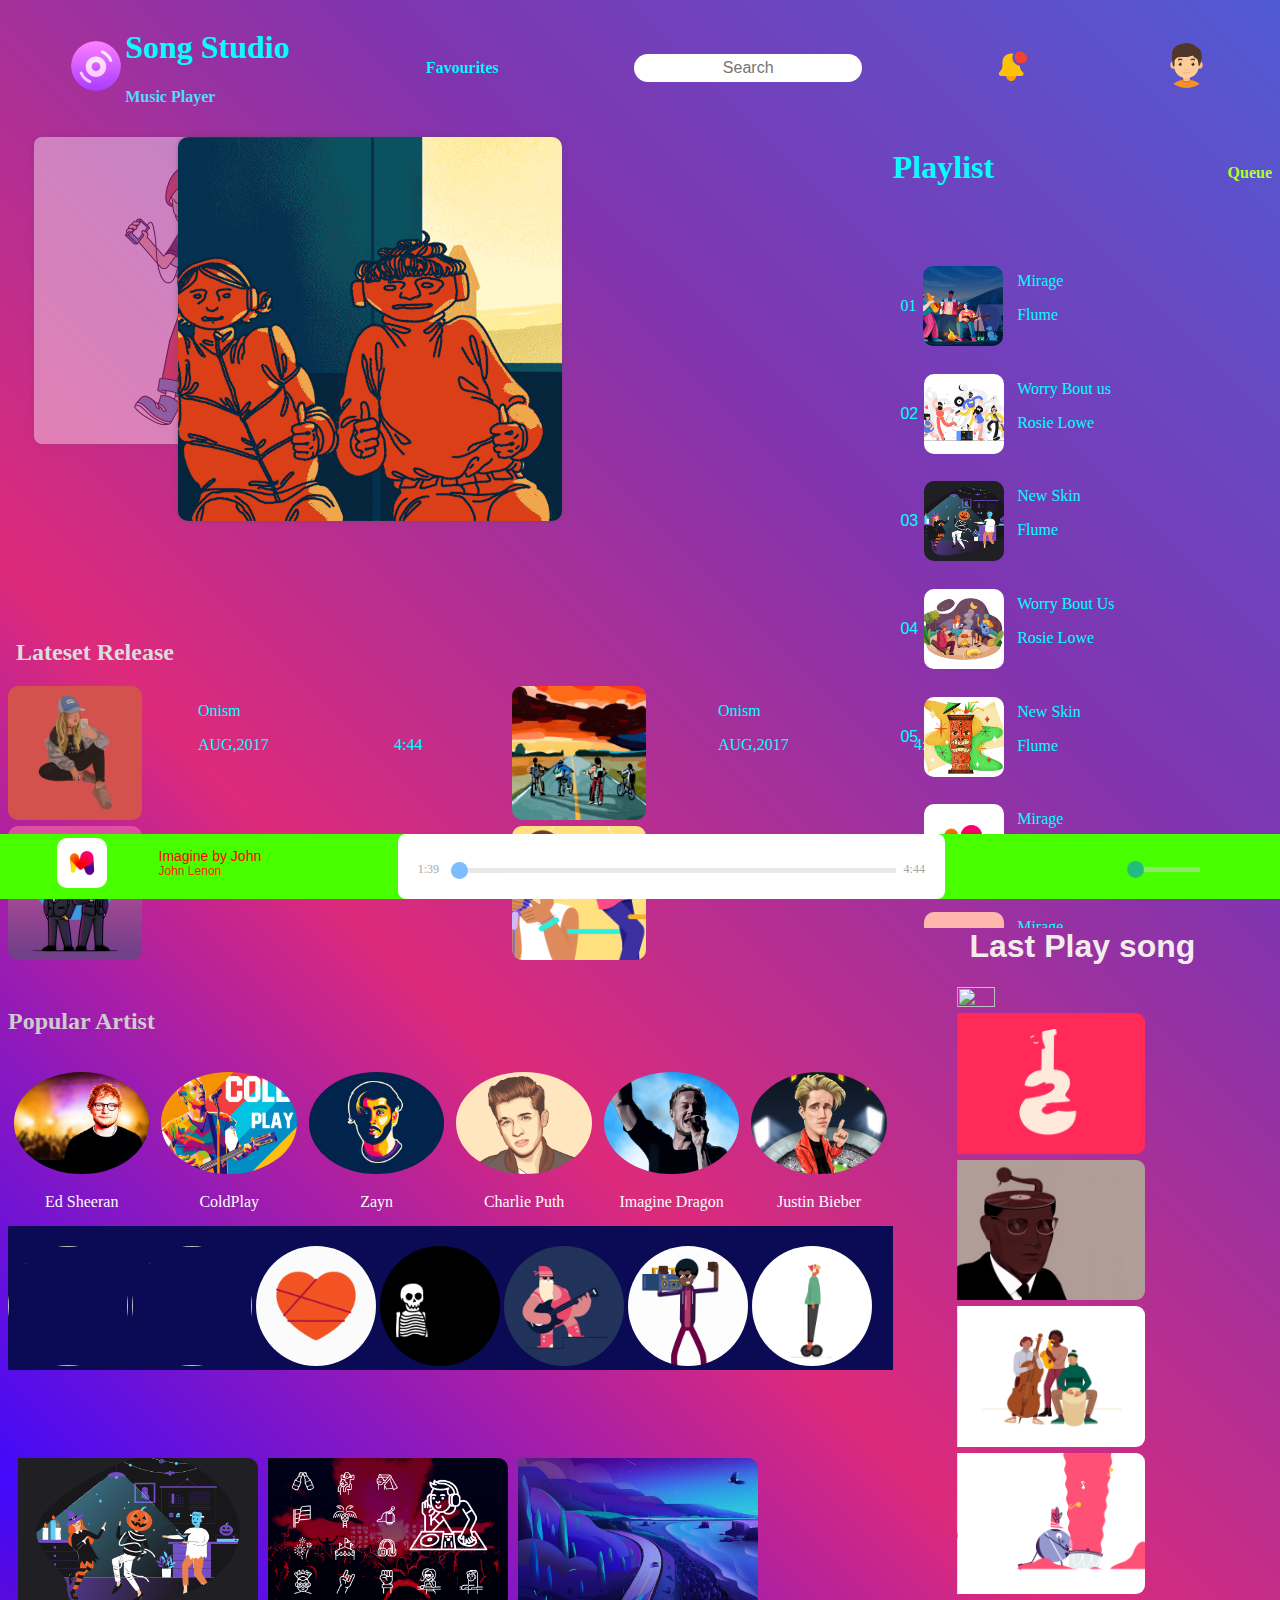
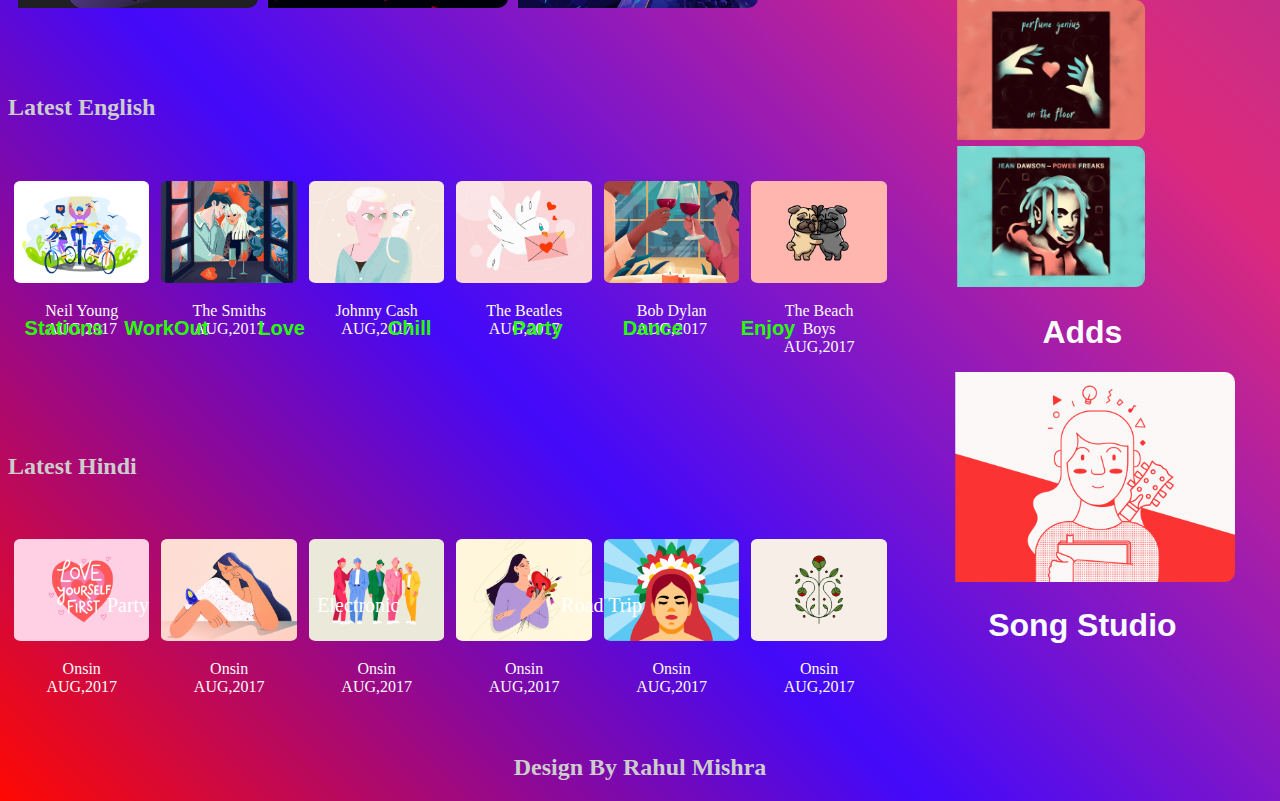
==== index.html @ 667bcdb9 "complete project" ====
<!DOCTYPE html>
    <html>
        <head>
            <title>Song Studio</title>
            <meta charset="UTF-8">
            <link rel="shortcut icon" type="image/png" href="https://cdn.dribbble.com/users/230124/screenshots/6923871/wip.png"/>
            <link rel="stylesheet" href="https://use.fontawesome.com/releases/v5.5.0/css/all.css" integrity="sha384-B4dIYHKNBt8Bc12p+WXckhzcICo0wtJAoU8YZTY5qE0Id1GSseTk6S+L3BlXeVIU" crossorigin="anonymous">
            <link rel="stylesheet" href="CSS/style.css">
            <!-- <script src="JS/index.js"></script> -->
        </head>
        <body>
            <!-- First header section -->
        
            <nav class="navigation-bar">
                <!-- this div contains the logo and title os the page -->
                <div class="title-combo">
                    <div class="website-logo">
                        <img src="image/website_logo.svg">
                    </div>
                    <div class="website-name">
                        <h1>
                            Song Studio
                        </h1>
                        <h4>
                             Music Player
                        </h4>
                    </div>
                </div>
                <!-- this is the animated favourites text -->
                <div class="favs">
                    <h4>
                        Favourites
                    </h4>
                </div>
                <!-- this is for search bar -->
                <div class="search-bar">
                    <div>
                        <!-- magnifying glass- search icon -->
                        <i class="fas fa-search search-ico"></i>
                    </div>
                    <input type="text" name="search" placeholder="Search">
                    <div>
                        <!-- mic icon -->
                        <i class="fas fa-microphone mic-ico"></i>
                    </div>
                </div>
                <!-- this is for notification bell -->
                <div class="notification-bell">
                    <img src="image/bell_icon.svg">
        
                </div>
                <!-- this is for profile picture -->
                <div class="profile-picture">
                    <img src="image/profile_picture.svg">
                </div>
            </nav>
        
    <!-- Flooting image section -->
    <main>
        <aside class="aside-section1">
            <section id="images-section">
                <div class="container">
                    <input type="radio" name="slider" id="item-1" checked>
                    <input type="radio" name="slider" id="item-2">
                    <input type="radio" name="slider" id="item-3">
                  <div class="cards">
                    <label class="card" for="item-1" id="song-1">
                      <img src="image/image_processing20200312-9327-1s1hvk1.gif" alt="song" style="height: 384px;">
                    </label>
                    <label class="card" for="item-2" id="song-2">
                      <img src="image/image_processing20200908-23228-1fasxce.gif" alt="song" style="height: 384px;">
                    </label>
                    <label class="card" for="item-3" id="song-3">
                      <img src="image/image_processing20200830-11319-1sorkng.gif" alt="song" style="height: 384px;">
                    </label>
                  </div>
                 
                </div>
            </section>

                <!-- Lateset Release -->
                <section id="relesae-section">
                
                <div class="releases">
                    
                    <h2>Lateset Release</h2>
                    <div class="Block-modification">
                    <div class="Block1">
                    <img src="image/barns-dribble.webp" onclick="window.open('player.html', '_blank');">
                     <div class="inside-block1">
                    
                    <ul>
                        <li><p>Onism</p></li>
                        <li><p>AUG,2017</p></li>
                    </ul>
                    </div> 
                    
                   
                    <div class="Block1-helper">
                    <ul>
                    <li>
                         <a href=""><i class="fas fa-ellipsis-h fa-2x">
                         
                        </i></a></li>
                    <li><p>4:44</p></li>
                    </ul>
                    </div>
                    </div>
                    <div class="Block2">
                    <img src="image/___________________3__4x.webp" onclick="window.open('player.html', '_blank');">
                    <div class="inside-block2">
                    
                        <ul>
                            <li><p>Onism</p></li>
                            <li><p>AUG,2017</p></li>
                        </ul>
                        </div> 
                        
                       
                        <div class="Block1-helper">
                        <ul>
                        <li><i class="fas fa-ellipsis-h fa-2x"></i></li>
                        <li><p>4:44</p></li>
                        </ul>
                        </div>

                    
                    </div>
                    </div>

                    <div class="Block-modification">
                    <div class="Block3">
                        <img src="image/e1313e967b4525e707e13408b6b1c943.webp" onclick="window.open('player.html', '_blank');">
                        <div class="inside-block1">
                    
                            <ul>
                                <li><p>Onism</p></li>
                                <li><p>AUG,2017</p></li>
                            </ul>
                        </div> 
                            
                           
                        <div class="Block1-helper">
                            <ul>
                            <li><i class="fas fa-ellipsis-h fa-2x"></i></li>
                            <li><p>4:44</p></li>
                            </ul>
                        </div>
                    </div>
                    <div class="Block4">
                        <img src="image/music-scene-dribbble.webp" onclick="window.open('player.html', '_blank');">
                         <div class="inside-block2">
                    
                            <ul>
                                <li><p>Onism</p></li>
                                <li><p>AUG,2017</p></li>
                            </ul>
                            </div> 
                            
                           
                            <div class="Block1-helper">
                            <ul>
                            <li><i class="fas fa-ellipsis-h fa-2x"></i></li>
                            <li><p>4:44</p></li>
                            </ul>
                            </div>
                    </div>
                    </div>
                </div>
                </section>
                <!-- Popular Artist -->

                <h2>Popular Artist</h2>
                <section class="Popular-artist">
                    <!-- <h2>Popular Artist</h2> -->


                    <div class="responsive">
                      <div class="gallery">
                        
                          <img src="image/image.png"  width="300" height="150">
                        
                        <div class="desc">Ed Sheeran</div>
                      </div>
                    </div>
                    
                    
                    <div class="responsive">
                      <div class="gallery">
                        
                          <img src="image/584c61754bb61a153834db84c1155e41.jpg" alt="Forest" width="300" height="150">
                        
                          <div class="desc">ColdPlay</div>
                      </div>
                    </div>
                    
                    <div class="responsive">
                      <div class="gallery">
                        
                          <img src="image/33bac8a4cd6f897e940a82f8b866e822.webp" alt="Northern Lights" width="300" height="150">
                        
                          <div onclick="Playsong" class="desc">Zayn</div>
                      </div>
                    </div>
                    
                    <div class="responsive">
                      <div class="gallery">
                        
                          <img src="image/b545da4fe027acbdf64f3186da568509.webp" alt="Mountains" width="300" height="150">
                        
                          <div class="desc">Charlie Puth</div>
                      </div>
                    </div>
                    <div class="responsive">
                        <div class="gallery">
                          
                            <img src="image/imagine_dragon_4x.jpg" alt="Mountains" width="300" height="150">
                          
                            <div class="desc">Imagine Dragon</div>
                        </div>
                      </div>
                      <div class="responsive">
                        <div class="gallery">
                          
                            <img src="image/jb.jpg" alt="Mountains" width="300" height="150">
                          
                            <div class="desc">Justin Bieber</div>
                        </div>
                      </div>

                </section>

                <!-- List of song item-type -->
                <section class="List-songitem">
                    <div class="list-item">    
                    <h3 id="item1">Stations</h3>
                    <img src="image/image_processing20200427-30692-10yehzl.gif">
                     <h3 id="item2">WorkOut</h3>
                    <img src="image/image_processing20200113-30743-qsky5y.gif">
                    <h3 id="item3">Love</h3>
                    <img src="image/image_processing20200214-32201-1k9tl2b.gif">
                    <h3 id="item4">Chill</h3>
                    <img src="image/heytvm_bones_universe800.gif">
                    <h3 id="item5">Party</h3>
                    <img src="image/image.gif">
                    <h3 id="item6">Dance</h3>
                    <img src="image/800x600__2_.gif">
                    <h3 id="item7">Enjoy</h3>
                    <img src="image/gif-.gif">
                    </div>
                </section>

                <!-- Type of song  -->
                <section class="type-song">
                    <div class="song-mode">
                        
                        <!-- <h3 class="text-part">Party</h3>      -->
                        <div class="text-part">
                            <span>Party</span> 
                            <img src="image/22460962b9a1b98d54d8c1360ffc2320.png">
                       
                        </div>
                        <div class="text-part1" >
                            <span>Electronic</span> 
                        <img src="image/musicfest.png">
                        </div>
                        <div class="text-part2" >
                            <span>Road Trip</span> 
                        <img src="image/060a3b0d42ff03a87fb73f4b2b9f4d5b.webp">
                        </div>
                    </div>
                </section>

                <!-- Latest-english -->
                <h2>Latest English</h2>
                <section class="latest-english">
                   
                    <div class="responsive1">
                        <div class="gallery1">
                          
                            <img src="image/ad87b81cebf310f7eb5397e7a5d4516f.webp"  width="300" height="150">
                          
                          <div class="desc1">Neil Young <br> AUG,2017</div>
                        </div>
                      </div>
                      
                      
                      <div class="responsive1">
                        <div class="gallery1">
                          
                            <img src="image/52a7e26511b318bf486b8babd3a5301d.webp" alt="Forest" width="300" height="150">
                          
                            <div class="desc1">The Smiths <br> AUG,2017</div>
                        </div>
                      </div>
                      
                      <div class="responsive1">
                        <div class="gallery1">
                          
                            <img src="image/2bc26bc1fcdc1f14634b5baee81af873.webp" alt="Northern Lights" width="300" height="150">
                          
                            <div class="desc1">Johnny Cash <br> AUG,2017</div>
                        </div>
                      </div>
                      
                      <div class="responsive1">
                        <div class="gallery1">
                          
                            <img src="image/026941ad6f980292d315da9b4639fda1.webp" alt="Mountains" width="300" height="150">
                          
                            <div class="desc1">The Beatles <br> AUG,2017</div>
                        </div>
                      </div>
                      <div class="responsive1">
                          <div class="gallery1">
                            
                              <img src="image/2117ac635029175fe4de5646bcfbe009.webp" alt="Mountains" width="300" height="150">
                            
                              <div class="desc1">Bob Dylan<br> AUG,2017</div>
                          </div>
                        </div>
                        <div class="responsive1">
                          <div class="gallery1">
                            
                              <img src="image/0a10a84e30c25c17686fe9514b5cb692.png" alt="Mountains" width="300" height="150">
                            
                              <div class="desc1">The Beach Boys  <br> AUG,2017</div>
                          </div>
                        
                </div>
                </section>

                        <!-- Latest-Hindi -->
                        <h2>Latest Hindi</h2>
                        <section class="latest-hindi">
                           
                            
                                <div class="responsive1">
                                    <div class="gallery1">
                                      
                                        <img src="image/c2c6e31c490007ec8456512e3748bfcd.webp"  width="300" height="150">
                                      
                                      <div class="desc1">Onsin <br> AUG,2017</div>
                                    </div>
                                  </div>
                                  
                                  
                                  <div class="responsive1">
                                    <div class="gallery1">
                                      
                                        <img src="image/8e2baca54e3bc469cded395117124937.webp" alt="Forest" width="300" height="150">
                                      
                                        <div class="desc1">Onsin <br> AUG,2017</div>
                                    </div>
                                  </div>
                                  
                                  <div class="responsive1">
                                    <div class="gallery1">
                                      
                                        <img src="image/078b9860b4d503c71e90b4aa7a03804a.webp" alt="Northern Lights" width="300" height="150">
                                      
                                        <div class="desc1">Onsin <br> AUG,2017</div>
                                    </div>
                                  </div>
                                  
                                  <div class="responsive1">
                                    <div class="gallery1">
                                      
                                        <img src="image/07c7b69dd3bd8d9bd4f3de26a9d04767.webp" alt="Mountains" width="300" height="150">
                                      
                                        <div class="desc1">Onsin <br> AUG,2017</div>
                                    </div>
                                  </div>
                                  <div class="responsive1">
                                      <div class="gallery1">
                                        
                                          <img src="image/a1258e9305fd8b9a710df1c218ca55ce.webp" alt="Mountains" width="300" height="150">
                                        
                                          <div class="desc1">Onsin <br> AUG,2017</div>
                                      </div>
                                    </div>
                                    <div class="responsive1">
                                      <div class="gallery1">
                                        
                                          <img src="image/41737675ba8d59b605ae855775fb8ee4.webp" alt="Mountains" width="300" height="150">
                                        
                                          <div class="desc1">Onsin <br> AUG,2017</div>
                                      </div>
                                    
                            </div>
                </section>
        </aside>
                    
    <!-- Second Aside Section -->
    
   

    </main>

     <!-- Queue Section  -->
     <aside class="aside-section-2">
        <!-- this is the section heading part. the heading will be static -->
        <div class="heading">
            <h1>Playlist</h1>
            <h4>
                <a href="#queue-option-box">Queue <i class="fas fa-chevron-circle-down"></i></a>
            </h4>
        </div>
        <!-- this is the queue box which will be shown when the user clicks on the Queue button -->
        <!-- it will have 3 options, playlists, favourite songs and Close button. it will close when one clicks on the close button. -->
        <div class="queue-options" id="queue-option-box">
            <p><a href style="color:#007bff; font-weight:bolder;">Playlists</a></p>
            <hr>
            <p><a href style="color:#007bff; font-weight:bolder;">Favourite songs</a></p>
            <hr>
            <p><a href="#" style="color:red; font-weight:bolder;">Close</a></p>
        </div>
        <!-- this is the content of the playlist. it will be dynamic. -->
        <div class="playlist-content">
            <!-- first playlist item -->
            <div class=playlist-item>
                <div class="left-content">
                    <!-- index -->
                    <div style="margin-right:4px; color: aqua;">
                        01
                    </div>
                    <div class="coverer">
                        <!-- coverer class is for those items which when hovered will show an effect -->
                        <!-- in this effect, when the user hovers on the item, it will show black background -->
                        <!-- with opacity value less than 1 and a play button icon at the center -->
                        <img src="image/2e85f040182fbd2cea4942295a7eed2c.webp">
        
                    </div>
                    <!-- name and author of the song -->
                    <div>
                        <div style="color: aqua;">
                            Mirage
                        </div>
                        <p style="color: aqua;">
                            Flume
                        </p>
                    </div>
                </div>
                <!-- like button -->
                <div class="right-content">
                    <i class="far fa-heart"></i>
                </div>
            </div>
            <!-- second playlist item -->
            <div class=playlist-item>
                <div class="left-content">
                    <div style="margin-right:4px;color: aqua; font-family: sans-serif;">
                        02
                    </div>
                    <div class="coverer">
                        <img src="image/29e94fd66959d7b86ced86ee3fc2af2e.webp">
                        
                    </div>
                    <div>
                        <div style="color: aqua;">
                            Worry Bout us
                        </div>
                        <p style="color: aqua;">
                            Rosie Lowe
                        </p>
                    </div>
                </div>
                <div class="right-content">
                    <i class="far fa-heart"></i>
                </div>
            </div>
            <!-- third playlist item -->
            <div class=playlist-item>
                <div class="left-content">
                    <div style="margin-right:4px;color: aqua;font-family: sans-serif;">
                        03
                    </div>
                    <div class="coverer">
                        <img src="image/22460962b9a1b98d54d8c1360ffc2320.png">
                        
                    </div>
                    <div>
                        <div style="color: aqua;">
                            New Skin
                        </div>
                        <p style="color: aqua;">
                            Flume
                        </p>
                    </div>
                </div>
                <div class="right-content">
                    <i class="far fa-heart"></i>
                </div>
            </div>
            <!-- fourth playlist item -->
            <div class=playlist-item>
                <div class="left-content">
                    <div style="margin-right:4px; color: aqua;font-family: sans-serif;">
                        04
                    </div>
                    <div class="coverer">
                        <img src="image/211dcab09dcfadc863b40befa0332907.webp">
                        
                    </div>
                    <div>
                        <div style="color: aqua;">
                            Worry Bout Us
                        </div>
                        <p style="color: aqua;">
                            Rosie Lowe
                        </p>
                    </div>
                </div>
                <div class="right-content">
                    <i class="far fa-heart"></i>
                </div>
            </div>
            <!-- fifth playlist item -->
            <div class=playlist-item>
                <div class="left-content">
                    <div style="margin-right:4px;color: aqua;font-family: sans-serif;">
                        05
                    </div>
                    <div class="coverer">
                        <img src="image/1c3f09ff9da11dca84498b3025297dc1.webp">
                        
                    </div>
                    <div>
                        <div style="color: aqua;">
                            New Skin
                        </div>
                        <p style="color: aqua;">
                            Flume
                        </p>
                    </div>
                </div>
                <div class="right-content">
                    <i class="far fa-heart"></i>
                </div>
            </div>
            <!-- sixth playlist item -->
            <div class=playlist-item>
                <div class="left-content">
                    <div style="margin-right:4px;color: aqua;font-family: sans-serif;">
                        06
                    </div>
                    <div class="coverer">
                        <img src="image/0f85875882776e3cb5f9b2c51e0a84eb.webp">
                        
                    </div>
                    <div>
                        <div style="color: aqua;">
                            Mirage
                        </div>
                        <p style="color: aqua;">
                            Else
                        </p>
                    </div>
                </div>
                <div class="right-content">
                    <i class="far fa-heart"></i>
                </div>
            </div>
            <!-- seventh playlist item -->
            <div class=playlist-item>
                <div class="left-content">
                    <div style="margin-right:4px; color: aqua;font-family: sans-serif;">
                        07
                    </div>
                    <div class="coverer">
                        <img src="image/0a10a84e30c25c17686fe9514b5cb692.png">
                        
                    </div>
                    <div>
                        <div style="color: aqua;">
                            Mirage
                        </div>
                        <p style="color: aqua;">
                            Flume
                        </p>
                    </div>
                </div>
                <div class="right-content">
                    <i class="far fa-heart"></i>
                </div>
            </div>
            <!-- eighth playlist item -->
            <div class=playlist-item>
                <div class="left-content">
                    <div style="margin-right:4px;color: aqua;font-family: sans-serif;">
                        08
                    </div>
                    <div class="coverer">
                        <img src="image/07c7b69dd3bd8d9bd4f3de26a9d04767.webp">
                      
                    </div>
                    <div>
                        <div style="color: aqua; font-family: sans-serif;">
                            Worry Bout Us
                        </div>
                        <p style="color: aqua;">
                            Rosie Lowe
                        </p>
                    </div>
                </div>
                <div class="right-content">
                    <i class="far fa-heart"></i>
                </div>
            </div>
            <!-- ninth playlist item -->
            <div class=playlist-item>
                <div class="left-content">
                    <div style="margin-right:4px; color: aqua;">
                        09
                    </div>
                    <div class="coverer">
                        <img src="image/07c7b69dd3bd8d9bd4f3de26a9d04767.webp">
                        
                    </div>
                    <div>
                        <div style="color: aqua; font-family: sans-serif;">
                            New Skin
                        </div>
                        <p style="color: aqua;">
                            Flume
                        </p>
                    </div>
                </div>
                <div class="right-content">
                    <i class="far fa-heart"></i>
                </div>
            </div>
            <!-- tenth playlist item -->
            <div class=playlist-item>
                <div class="left-content">
                    <div style="margin-right:4px;color: aqua;font-family: sans-serif;">
                        10
                    </div>
                    <div class="coverer">
                        <img src="image/078b9860b4d503c71e90b4aa7a03804a.webp">
                       
                    </div>
                    <div>
                        <div style="color: aqua;">
                            Worry Bout Us
                        </div>
                        <p style="color: aqua;">
                            Flume
                        </p>
                    </div>
                </div>
                <div class="right-content">
                    <i class="far fa-heart"></i>
                </div>
            </div>
            <!-- eleventh playlist item -->
            <div class=playlist-item>
                <div class="left-content">
                    <div style="margin-right:4px;color: aqua;font-family: sans-serif;">
                        11
                    </div>
                    <div class="coverer">
                        <img src="image/026941ad6f980292d315da9b4639fda1.webp">
                        
                    </div>
                    <div>
                        <div style="color: aqua;">
                            New Skin
                        </div>
                        <p style="color: aqua;">
                            Flume
                        </p>
                    </div>
                </div>
                <div class="right-content">
                    <i class="far fa-heart"></i>
                </div>
            </div>
            <!-- twelfth playlist item -->
            <div class=playlist-item>
                <div class="left-content">
                    <div style="margin-right:4px; color: aqua;font-family: sans-serif;">
                        12
                    </div>
                    <div class="coverer">
                        <img src="image/060a3b0d42ff03a87fb73f4b2b9f4d5b.webp">
                       
                    </div>
                    <div>
                        <div style="color: aqua; font-family: sans-serif;">
                            Mirage
                        </div>
                        <p style="color: aqua;">
                            Else
                        </p>
                    </div>
                </div>
                <div class="right-content">
                    <i class="far fa-heart"></i>
                </div>
            </div>
        </div>
    </aside>

    <!-- This aside section only for last play song -->
    <aside class="Last-play">
        <div class="lastsong">
            <center><h1>Last Play song</h1></center>
            <img src="image/bj_800x600.gif">
            <img src="image/image_processing20200210-24637-x1n69z.gif">
            <img src="image/vynil_dribbble.gif">
            <img src="image/image_processing20200122-2192-13e669x.gif">
            <img src="image/drum-loop-full-dribbble.gif">
            <img src="image/75f2f756cb5b87a803c2c370675fc993.webp">
            <img src="image/78a27a2cfbdc96cf563e7f2bea3ae230.webp">

        </div>
        <div class="Adds">
            <center><h1>Adds</h1>
            <img src="image/comp_1.gif">
            <h1>Song Studio</h1>
            <h2>Design By Rahul Mishra</h2>
        </center>
        </div>
    </aside>

                    
                        <footer>
                            <div class="active-song-description">
                                <!-- song image -->
                                <div id="song-image">
                                    <img src="image/0f85875882776e3cb5f9b2c51e0a84eb.webp">
                                </div>
                                <!-- song name and author -->
                                <div class="song-desc">
                                    <div style="color: rgb(251, 2, 2); font-family: sans-serif;">
                                        Imagine by John
                                    </div>
                                    <div style="color: rgb(255, 30, 0); font-family: sans-serif;">
                                        John Lenon
                                    </div>
                                    <!-- heart icon and ban icon -->
                                </div>
                                <div class="heart-and-ban-icon">
                                    <span>
                                        <i class="far fa-heart"></i>
                                    </span>
                                    <span>
                                        <i class="fas fa-ban"></i>
                                    </span>
                                </div>
                            </div>
                            <!-- these are the main player controls -->
                            <div class="player">
                                <div class="controls">
                                    <div><i class="fas fa-random"></i></div>
                                    <div><i class="fas fa-step-backward"></i></div>
                                    <div><i class="fas fa-pause-circle"></i></div>
                                    <div><i class="fas fa-step-forward"></i></div>
                                    <div><i class="fas fa-redo"></i></div>
                                </div>
                                <!-- this is the slider -->
                                <div id="slider">
                                    <!-- current time -->
                                    <div class="time">
                                        1:39
                                    </div>
                                    <div class="slidecontainer">
                                        <input type="range" min="0" max="100" value="0" class="slider" id="myRange">
                                    </div>
                                    <!-- total time -->
                                    <div class="time">
                                        4:44
                                    </div>
                                </div>
                            </div>
                            <!-- other icons including the volume slider and all -->
                            <div class="extras">
                                <div>
                                    <i class="fas fa-list-ul"></i>
                                </div>
                                <div>
                                    <i class="fas fa-laptop"></i>
                                </div>
                                <div>
                                    <i class="fas fa-volume-up"></i>
                                </div>
                                <div class="slidecontainer" style="width:30%;">
                                    <input type="range" min="0" max="100" value="0" class="slider" id="myRange" style="margin-top:0px;">
                                </div>
                                <div>
                                    <i class="fas fa-expand-alt"></i>
                                </div>
                            </div>
                        </footer>
            
                        <!-- Javascript File for the floating image -->
            <script src="JS/index.js"></script>
            
        </body>
    </html>
---- CSS/style.css ----
@import url("https://fonts.googleapis.com/css?family=DM+Sans:400,500,700&display=swap");
body{
    background: linear-gradient(45deg, #ff0901,#4209fa,#DD2A7B,#8134AF,#515BD4);

    width: auto;
    height: auto;

}
/* Main Section */
main{
    width: 70%;
    /* display: inline-block; */

  
    
    /* display: none; */
   
}
main::-webkit-scrollbar {
  /* This is the magic bit for WebKit */
  display: none;
}
/* Header section */
/* /////////////////// */
 .aside {
	display: inline-block;
	overflow:hidden;
 
}

.aside-section-2
{
  vertical-align: top;
  overflow: hidden;
 float: right;
 width: 30%;
  /* padding-left: 200px; */
  


}
.aside-section1{
  float: left;
  
  
  
}





/* ///////////////////////// */

/*  */
/* all the divs inside the navigation bar should be placed side by side*/
.navigation-bar > div {
	display: inline-block;
}
/* animation for the website logo */
@keyframes rotating {
	0% {
		transform: rotate(0deg);
	}
	100% {
		transform: rotate(360deg);
	}
}
.navigation-bar {
    height: auto;
    width: auto;
    display: flex;
    flex-direction: row;
    flex-wrap: wrap;
    justify-content: space-between;
    align-items: center;
    box-sizing: border-box;
    padding-left: 5%;
    padding-right: 5%;
    transition: all ease-in-out 1s;

}



/* website logo image */
.website-logo img {
	height: 50px;
	width: 50px;
	border-radius: 100%;
	animation-name: rotating;
	animation-timing-function: ease-in-out;
	animation-duration: 1s;
	animation-iteration-count: infinite;
}
/* website function */
.website-name h4 {
	color: rgb(80, 220, 255);
}
/* website title and general description */
.title-combo > div {
	vertical-align: middle;
	display: inline-block;
}
/* animation for favoutites text */
@keyframes flexible {
	0% {
		transform: rotate(0deg);
	}
	50% {
		transform: rotateY(360deg);
	}
	75% {
		transform: scale(1.2);
	}
	100% {
		transform: scaleX(1);
	}
}
/* favourites text */
.favs {
	animation-name: flexible;
	animation-timing-function: ease-in-out;
	animation-duration: 2s;
	perspective: 10000px;
	transform-style: preserve-3d;
	animation-iteration-count: infinite;
}
/* search bar */
.search-bar {
	width: 20%;
	position: relative;
}
/* changing the default style of the input bar */
.search-bar input {
	width: 100%;
	font-size: 16px;
	text-decoration: none;
	border-radius: 18px;
	border: none;
	padding: 5px;
	font-weight: 500;
	text-align: center;
	transition: all ease-in-out 0.1s;
}
/* search icon for input bar */
.search-ico {
	color: rgba(0, 0, 0, 0.5);
}
/* mic icon for input */
.mic-ico {
	color: rgba(0, 0, 0, 0.5);
}
/* search icon */
.search-bar > div:nth-child(1) {
	display: inline-block;
	position: absolute;
	width: min-content;
	left: 5%;
	top: 10%;
	transition: all ease-in-out 0.1s;
}
/* mic icon */
.search-bar > div:nth-child(3) {
	display: inline-block;
	position: absolute;
	width: min-content;
	right: 0%;
	top: 10%;
	transition: all ease-in-out 0.1s;
}
/* when the user clicks on the search bar, there should be no blue outlining */
input:focus {
	outline: none;
}
/* animation for bell image */
@keyframes ringing_bell {
	0% {
		transform: rotate(-15deg);
	}
	50% {
		transform: rotate(15deg);
	}
	100% {
		transform: rotate(-15deg);
	}
}
/* notification bell image */
.notification-bell img {
	width: 30px;
	height: 30px;
	animation-name: ringing_bell;
	animation-duration: 0.5s;
	animation-timing-function: ease-in-out;
	animation-iteration-count: infinite;
}
/* profile picture of the user */
.profile-picture img {
	width: 45px;
	height: 45px;
	border-radius: 100%;
}
/* navigation bar is completed here */
.website-name h1{
    color: aqua;
}

.favs h4{
    color: aqua;
    left: 50px;
}
/*  */

/* Floating Image side */
#images-section{
    padding: 10px 10px 10px 10px;
}
* {
    box-sizing: border-box;
  }

input[type=radio] {
    display: none;
  }
  
  .card {
    position: absolute;
    width: 60%;
    height: 100%;
    left: 0;
    right: 0;
    margin: auto;
    transition: transform .4s ease;
    cursor: pointer;
  }
  
  .container {
    width: 100%;
    max-width: 800px;
    max-height: 600px;
    height: 100%;
    transform-style: preserve-3d;
    display: flex;
    justify-content: center;
    flex-direction: column;
    align-items: center;
  }
  
  .cards {
    position: relative;
    width: 100%;
    height: 100%;
    margin-bottom: 20px;
  }
  
  img {
    width: 80%;
    height: 80%;
    border-radius: 10px;
    object-fit: cover;
  }
  
  #item-1:checked ~ .cards #song-3, #item-2:checked ~ .cards #song-1, #item-3:checked ~ .cards #song-2 {
    transform: translatex(-40%) scale(.8);
    opacity: .4;
    z-index: 0;
  }
  
  #item-1:checked ~ .cards #song-2, #item-2:checked ~ .cards #song-3, #item-3:checked ~ .cards #song-1 {
    transform: translatex(40%) scale(.8);
    opacity: .4;
    z-index: 0;
  }
  
  #item-1:checked ~ .cards #song-1, #item-2:checked ~ .cards #song-2, #item-3:checked ~ .cards #song-3 {
    transform: translatex(0) scale(1);
    opacity: 1;
    z-index: 1;
    
    
  }
  .cards img {
    box-shadow: 0px 0px 5px 0px rgba(81, 81, 81, 0.47);
  }
  
  .player {
    background-color: #fff;
    border-radius: 8px;
    min-width: 320px;
    padding: 16px 10px;
  }
  
  .upper-part {
    position: relative;
    display: flex;
    align-items: center;
    margin-bottom: 12px;
    height: 36px;
    overflow: hidden;
  }
  
  
  
  .song-info {
    width: calc(100% - 32px);
    display: block;
  }
  
  .song-info .title {
    color: #403d40;
    font-size: 14px;
    line-height: 24px;
  }
  
  .sub-line {
    display: flex;
    justify-content: space-between;
    width: 100%;
  }
  
  .subtitle, .time {
    font-size: 12px;
    line-height: 16px;
    color: #c6c5c6;
  }
  
  .time {
    font-size: 12px;
    line-height: 16px;
    color: #a5a5a5;
    font-weight: 500;
    margin-left: auto;
  }
  
  .progress-bar {
    height: 3px;
    width: 100%;
    background-color: #e9efff;
    border-radius: 2px;
    overflow: hidden;
  }
  
  .progress {
    display: block;
    position: relative;
    width: 60%;
    height: 100%;
    background-color: #2992dc;
    border-radius: 6px;
  }
  
  .info-area {
    width: 100%;
    position: absolute;
    top: 0;
    left: 30px;
    transition: transform .4s ease-in;
  }
  
  #item-2:checked ~ .player #test {
    transform: translateY(0);
  }
  
  #item-2:checked ~ .player #test  {
    transform: translateY(-40px);
  }
  
  #item-3:checked ~ .player #test  {
    transform: translateY(-80px);
  }
    /* background-color: #dcdcdc; 
/* Latest Release Section */
#relesae-section{
    padding-top: 390px;
}
 .releases h2
{
    color: #dcdcdc;
    font-weight: 900;
    padding-left: 8px;
    font-family: 'Bebas Neue', cursive;
}
.Block-modification{
    display: flex;

}
.Block1{
    height: 120px;
    width: 120px;
    padding-bottom: 20px;
    /* display: inline-block;     */

}

.Block2{
    height: 120px;
    width: 120px;
    padding-bottom: 20px;
    
}

.Block3{
    height: 120px;
    width: 120px;
    padding-top: 20px;
    
}

.Block4{
    height: 120px;
    width: 120px;
    padding-top: 20px;
}
/* Styling the text style */
.text-style p {
    color: #dcdcdc;

}
/* Stylinig the block's image */
.Block2 img{
    height: 134px;
    width: 134px;
    position: absolute;
    left: 40%;
}
.Block4 img{
    height: 134px;
    width: 134px;
    position: absolute;
    left: 40%;
}

.Block1 img{
    height: 134px;
    width: 134px;
    position: absolute;
   
}
.Block3 img{
    height: 134px;
    width: 134px;
    position: absolute;
}

/* Block1 text styling  */

.Block1{
    display: flex;
}
.Block1 h2{
    color: aqua;
    padding-left: 150%;
}
.Block1 h4{
    color: aqua;
    padding-top: 40%;

}
.inside-block1 ul li p{
    color: aqua;
    padding-left: 150px;
}

.Block1 i{
    padding-left: 300%;
    color: aqua;

}
.Block1-helper{
    display:flex;

}
.Block1-helper p {
    color: aqua;
    padding-left: 300%;
}
/* Block2  text styling */
.Block2{
    display: flex;
}

.inside-block2 ul li p{
    color: aqua;
    padding-left: 550px;
}

.Block2 i{
    padding-left: 300%;
    color: aqua;

}
.Block2-helper{
    display:flex;

}
.Block2-helper p {
    color: aqua;
    padding-left: 300%;
}

/* Block3 text style */
.Block3{
    display: flex;
}
.Block1 h2{
    color: aqua;
    padding-left: 150%;
}
.Block1 h4{
    color: aqua;
    padding-top: 40%;

}
.inside-block1 ul li p{
    color: aqua;
    padding-left: 150px;
}

.Block3 i{
    padding-left: 300%;
    color: aqua;

}
.Block1-helper{
    display:flex;

}
.Block1-helper p {
    color: aqua;
    padding-left: 300%;
}

/* Styling for Block4 text */
.Block4{
    display: flex;
}

.inside-block2 ul li p{
    color: aqua;
    padding-left: 550px;
}

.Block4 i{
    padding-left: 300%;
    color: aqua;

}
.Block2-helper{
    display:flex;

}
.Block2-helper p {
    color: aqua;
    padding-left: 300%;
}


/* Popular Artist Section */
.Popular-artist{
    padding-top: 2%;
    display:flex
    
    /* flex-direction: column; */
}

 h2{
     padding-top: 7%;
    color:#ccc;
    font-family: 'Bebas Neue', cursive;
}
div.gallery {
    border: 1px  #ccc;
  }
  
  
  
  div.gallery img {
    width: 100%;
    height: auto;
    border-radius:50%;
  }
  
  div.desc {
    padding: 15px;
    text-align: center;
    color: rgb(251, 251, 251);
    font-family: 'Redressed', cursive;
  }
  
  * {
    box-sizing: border-box;
  }
  
  .responsive {
    padding: 0 6px;
    float: left;
    width: 24.99999%;
  }
  
  @media only screen and (max-width: 700px) {
    .responsive {
      width: 49.99999%;
      margin: 6px 0;
    }
  }
  
  @media only screen and (max-width: 500px) {
    .responsive {
      width: 100%;
    }
  }
  
  
  


/* List of song item  */
.List-songitem{
    padding-top:20px;
    background-color: rgb(10, 10, 85);
    display: flex;
    flex-grow: inherit;
}
.list-item img{
    width: 120px;
    height: 120px;
    border-radius: 50%;
    display: flexbox;
}
/* List of item with image */
/* ///////////////////////// */
#item1{
    color: rgb(41, 255, 4);
    font-size: 20px;
    position: absolute;
    top: 210%;
    left: 5%;
    -webkit-transform: translate(-50%, -50%);
    -ms-transform: translate(-50%, -50%);
    transform: translate(-50%, -50%);
    text-align: center;
    font-family: 'Anton', sans-serif;
}
#item2{
    color: rgb(41, 255, 4);
    font-size: 20px;
    position: absolute;
    top: 210%;
    left: 13%;
    -webkit-transform: translate(-50%, -50%);
    -ms-transform: translate(-50%, -50%);
    transform: translate(-50%, -50%);
    text-align: center;
    font-family: 'Anton', sans-serif;
} #item3{
    color: rgb(41, 255, 4);
    font-size: 20px;
    position: absolute;
    top: 210%;
    left: 22%;
    -webkit-transform: translate(-50%, -50%);
    -ms-transform: translate(-50%, -50%);
    transform: translate(-50%, -50%);
    text-align: center;
    font-family: 'Anton', sans-serif;
} #item4{
    color: rgb(41, 255, 4);
    font-size: 20px;
    position: absolute;
    top: 210%;
    left: 32%;
    -webkit-transform: translate(-50%, -50%);
    -ms-transform: translate(-50%, -50%);
    transform: translate(-50%, -50%);
    text-align: center;
    font-family: 'Anton', sans-serif;
} #item5{
    color: rgb(41, 255, 4);
    font-size: 20px;
    position: absolute;
    top: 210%;
    left: 42%;
    -webkit-transform: translate(-50%, -50%);
    -ms-transform: translate(-50%, -50%);
    transform: translate(-50%, -50%);
    text-align: center;
    font-family: 'Anton', sans-serif;
} #item6{
    color: rgb(41, 255, 4);
    font-size: 20px;
    position: absolute;
    top: 210%;
    left: 51%;
    -webkit-transform: translate(-50%, -50%);
    -ms-transform: translate(-50%, -50%);
    transform: translate(-50%, -50%);
    text-align: center;
    font-family: 'Anton', sans-serif;
} #item7{
    color: rgb(41, 255, 4);
    font-size: 20px;
    position: absolute;
    top: 210%;
    left: 60%;
    -webkit-transform: translate(-50%, -50%);
    -ms-transform: translate(-50%, -50%);
    transform: translate(-50%, -50%);
    text-align: center;
    font-family: 'Anton', sans-serif;
}
/* /////////////////////////////////// */
/* Type of song */
h3{
    color: #ccc;
    padding-top: 3%;
}
.type-song{
    padding-top: 10%;
    /* display: flex; */
}
.song-mode{
    display: flex;
}
.song-mode img{
    height: 150px;
    width: 250px;
    padding-left: 10px;
}

 .text-part span {
    color: white;
    font-size: 20px;
    position: absolute;
    top: 245%;
    left: 10%;
    -webkit-transform: translate(-50%, -50%);
    -ms-transform: translate(-50%, -50%);
    transform: translate(-50%, -50%);
    text-align: center;
    
}
.text-part1 span {
    color: white;
    font-size: 20px;
    position: absolute;
    top: 245%;
    left: 28%;
    -webkit-transform: translate(-50%, -50%);
    -ms-transform: translate(-50%, -50%);
    transform: translate(-50%, -50%);
    text-align: center;
    
}

.text-part2 span {
    color: white;
    font-size: 20px;
    position: absolute;
    top: 245%;
    left: 47%;
    -webkit-transform: translate(-50%, -50%);
    -ms-transform: translate(-50%, -50%);
    transform: translate(-50%, -50%);
    text-align: center;
}

/* Hover image */
.text-part  img:hover {
   border: 5px solid rgb(102, 255, 0);
}
.text-part  img:focus{
    border: none! important;
}

.text-part1  img:hover {
    border: 5px solid rgb(102, 255, 0);
 }
 .text-part1  img:focus{
     border: none! important;
 }
 .text-part2  img:hover {
    border: 5px solid rgb(102, 255, 0);
 }
 .text-part2  img:focus{
     border: none! important;
 }


/* Latest-english */
.latest-english{
    padding-top: 40px;
    display: flex;
}
.latest-english h2{
    color: aqua;
    padding-left: 10px;
    font-family: 'Bebas Neue', cursive;
}
.latest-english-song img{
    padding-top: 50px;
    height: 180px;
    width: 180px;
    
}
/* Latest-Hindi */

.latest-hindi{
    padding-top: 40px;
    display: flex;
}
.latest-hindi h3{
    color: aqua;
    padding-left: 10px;
    font-family: 'Bebas Neue', cursive;
}
.latest-hindi-song img{
    padding-top: 50px;
    height: 180px;
    width: 180px; 
}

/* Queue Section */
.queue{
    padding-top: 30px;
    display: inline-block;
}

.queue-section p{
 color: aqua;
 text-decoration: solid;
 padding-left: 10px;
 display: inline-block;
 margin: 5%;

}

.song-collection div{
    padding-top: 5%;
   display: flex; 
   flex-direction:row;
   
}
.song-collection img{
    height: 80px;
    width: 80px;
    padding-top: 30px;
    
}
.song-collection p{
    color: #dcdcdc;
    padding-top: 30px;
    padding-right: 20px;
}
.song-collection h4{
    color: aqua;
    list-style-type: none;
    
    
}
ul li{
    list-style-type: none;
}
.song-collection h5{
    color: aqua;
    /* padding-left: 10px; */
    
}
.song-collection i{
    color: red;
    padding: 50px;
    padding-left: 40px;
}

/* Aside section */
/* ASIDE SECTION 2 */
.heading {
	display: flex;
	flex-direction: row;
	justify-content: space-between;
	align-items: baseline;
  /* vertical-align: top; */
	margin-bottom: 12%;
}
/* heading for the second  aside section */
.heading h4 a {
	text-decoration: none;
	color: greenyellow;
}
/* these are the properties for the queue options box. the queue options box will be visible when one clicks on the queue button */
.queue-options {
	position: fixed;
	right: 4%;
	top: 14%;
	background-color: #f8f9fa;
	width: 10%;
	height: auto;
	display: flex;
	flex-direction: column;
	justify-content: flex-start;
	align-items: center;
	padding: 1%;
	box-sizing: border-box;
	overflow: hidden;
	z-index: 2; /* to cover the heart icon */
	opacity: 0;
	transform: scale(0);
	transition: all ease-in-out 0.25s;
}
/* when the queue option box becomes target */
#queue-option-box:target {
	opacity: 1;
	transform: scale(1);
}
.queue-options {
	color: black;
}
.queue-options p {
	text-align: center;
}
.queue-options p a {
	text-decoration: none;
}
/* horizontal line in queue options box */
hr {
	width: 90%;
	color: black;
}

/* playlist content */
.playlist-content {
	width: 100%;
	height: 75vh;
	/*     margin-top:4vh; */
	display: flex;
	flex-direction: column;
	overflow: scroll;
	cursor: pointer;
}
/* playlist content container scroll bar */
.playlist-content::-webkit-scrollbar {
	display: none;
}
/* left content contains the image, index and name of the song */
.left-content {
	display: flex;
	height: 100%;
	width: 70%;
	flex-direction: row;
	flex-wrap: no-wrap;
	justify-content: space-between;
	align-items: center;
}
.left-content > div:nth-child(3) {
	margin-left: 12px;
	width: 50%;
	word-wrap: break-word;
}
/* right content contains the heart icon */
.right-content {
	position: relative;
	bottom: 62%;
	left: 90%;
	width: min-content;
	height: 20px;
	color: white;
	font-size: 20px;
}
.right-content i {
	transition: all ease-in-out 0.1s;
}
.right-content i:hover {
	color: red;
}
/* class for a partilcular item in playlist */
.playlist-item {
	width: 90%;
	height: auto;
	padding: 0px 1%;
	box-sizing: border-box;
	margin: 1%;
	/* transition: all ease-in-out 0.1s; */
}
/* animation for glowing heart in each of the playlist items */
@keyframes glowing-heart {
	0% {
		color: yellow;
	}
	50% {
		color: orangered;
	}
	100% {
		color: red;
	}
}
/* hover effect on heart */
.playlist-item:hover .fa-heart {
	animation-name: glowing-heart;
	animation-iteration-count: infinite;
	animation-direction: alternate;
	animation-duration: 1s;
}
/* playlist items hovering effect */
.playlist-item:hover {
	box-shadow: 0px 0px 2px 1px white;
}
/* playlist item image */
.playlist-item img {
	width: 80px;
	height: 80px;
}
/* this will cover the playlist image. this can be called as a container for half of the items in the left part */
.coverer {
	width: 80px;
	height: 80px;
}
/* ////////////////////////////////////////////////////////////////////////////////////////////////////////////// */


footer {
	position: fixed;
	bottom: 1px;
	width: 101%;
	height: 65px;
	left: -.43%;
	background-color: #48ff00;
	display: flex;
	flex-direction: row;
	justify-content: space-between;
	align-content: center;
	flex-wrap: nowrap;
	padding: 0px 3%;
	box-sizing: border-box;
	z-index: 6;
    margin: 0;
}
/* footer is divided into 3 parts */
/* 1. first part of the footer */
.active-song-description {
	/* border:1px solid white; */
	height: 90%;
	width: 25%;
	display: flex;
	flex-direction: row;
	justify-content: space-around;
	align-items: center;
}
/* the current song which is being played, this is the image container for that. */
#song-image {
	width: 50px;
	height: 50px;
	min-width: 50px;
	min-height: 50px;
}
/* current song image */
#song-image img {
	width: 100%;
	height: 100%;
}
/* heart and ban icon */
.heart-and-ban-icon {
	height: 100%;
	padding-top: 4%;
}
/* song decscription */
.song-desc {
	margin-right: 1%;
	margin-left: 1%;
}
/* song name */
.song-desc div:nth-child(1) {
	font-size: 14px;
}
/* song author */
.song-desc div:nth-child(2) {
	font-size: 12px;
}

/* 2. Second part of the footer*/
.player {
	width: 45%;
	display: flex;
	flex-direction: column;
	align-items: center;
	justify-content: center;
	flex-wrap: nowrap;
}
/* controls is the container for all the center controls of the player */
.controls {
	width: 40%;
	display: flex;
	flex-direction: row;
	justify-content: space-between;
	align-items: center;
	font-size: 20px;
}
/* this is the song-duration slider */
#slider {
	width: 100%;
	font-size: 12px;
	display: flex;
	flex-direction: row;
	flex-wrap: nowrap;
	align-items: center;
	justify-content: center;
	margin-top: 5px;
}
/* ////////// */
.time {
	margin: 0px 10px;
}

/* adjusting the slider for better visuals */
.slidecontainer {
	width: 100%;
}
/* for audio and main center player */
.slider {
	-webkit-appearance: none;
	width: 100%;
	height: 5px;
	background: #d3d3d3;
	outline: none;
	opacity: 0.5;
	-webkit-transition: 0.2s;
	transition: opacity 0.2s;
}
/* hover effect for the slider */
.slider:hover {
	opacity: 1;
}
/* these are for adjusting the dimensions and default styling of the long-slider */
.slider::-webkit-slider-thumb {
	-webkit-appearance: none;
	appearance: none;
	width: 17px;
	height: 17px;
	border-radius: 50%;
	background: #007bff;
	cursor: pointer;
}
/* this is the circular thumb, which can be moved across the div */
.slider::-moz-range-thumb {
	width: 25px;
	height: 25px;
	background: #4caf50;
	cursor: pointer;
}

/* third part of the footer */
/* this contains the extra icons and slider for volume */
/* this is also a container */
.extras {
	width: 20%;
	display: flex;
	flex-direction: row;
	justify-content: space-around;
	align-items: center;
}
/* ////////////////////////////////// */
/* Latest english and hindi  */
div.gallery1 {
    border: 1px  #ccc;
  }
  
  
  
  div.gallery1 img {
    width: 100%;
    height: auto;
    border-radius:5%;
  }
  
  div.desc1 {
    padding: 15px;
    text-align: center;
    color: rgb(251, 251, 251);
  }
  
  * {
    box-sizing: border-box;
  }
  
  .responsive1 {
    padding: 0 6px;
    float: left;
    width: 24.99999%;
  }
  
  @media only screen and (max-width: 700px) {
    .responsive1 {
      width: 49.99999%;
      margin: 6px 0;
    }
  }
  
  @media only screen and (max-width: 500px) {
    .responsive1 {
      width: 100%;
    }
  }
  
/* ////////////////////////////// */

.heading h1{
  color: aqua;
}

/* ////////////////// */


.Last-play{
  /* float: right; */
  padding-top: 4%;

}
.lastsong{
  padding-top: 4%;
}
.lastsong h1{
 text-align: center;
 color: #f3ecec;
 font-family: 'Franklin Gothic Medium', 'Arial Narrow', Arial, sans-serif;
}
.lastsong img{
 padding-left: 5%;
  width: 20%;
  height: 180%;
  
}

.lastsong img {
  border: solid 1px transparent;
  
}
.lastsong img:hover {
  border-color: rgb(209, 255, 6);
}

.Adds img{
  padding-left: 2%;
  width: 305px;
  height: 380%;

}
.Adds h1{
  color: rgb(248, 252, 252);
  font-family: sans-serif;
}
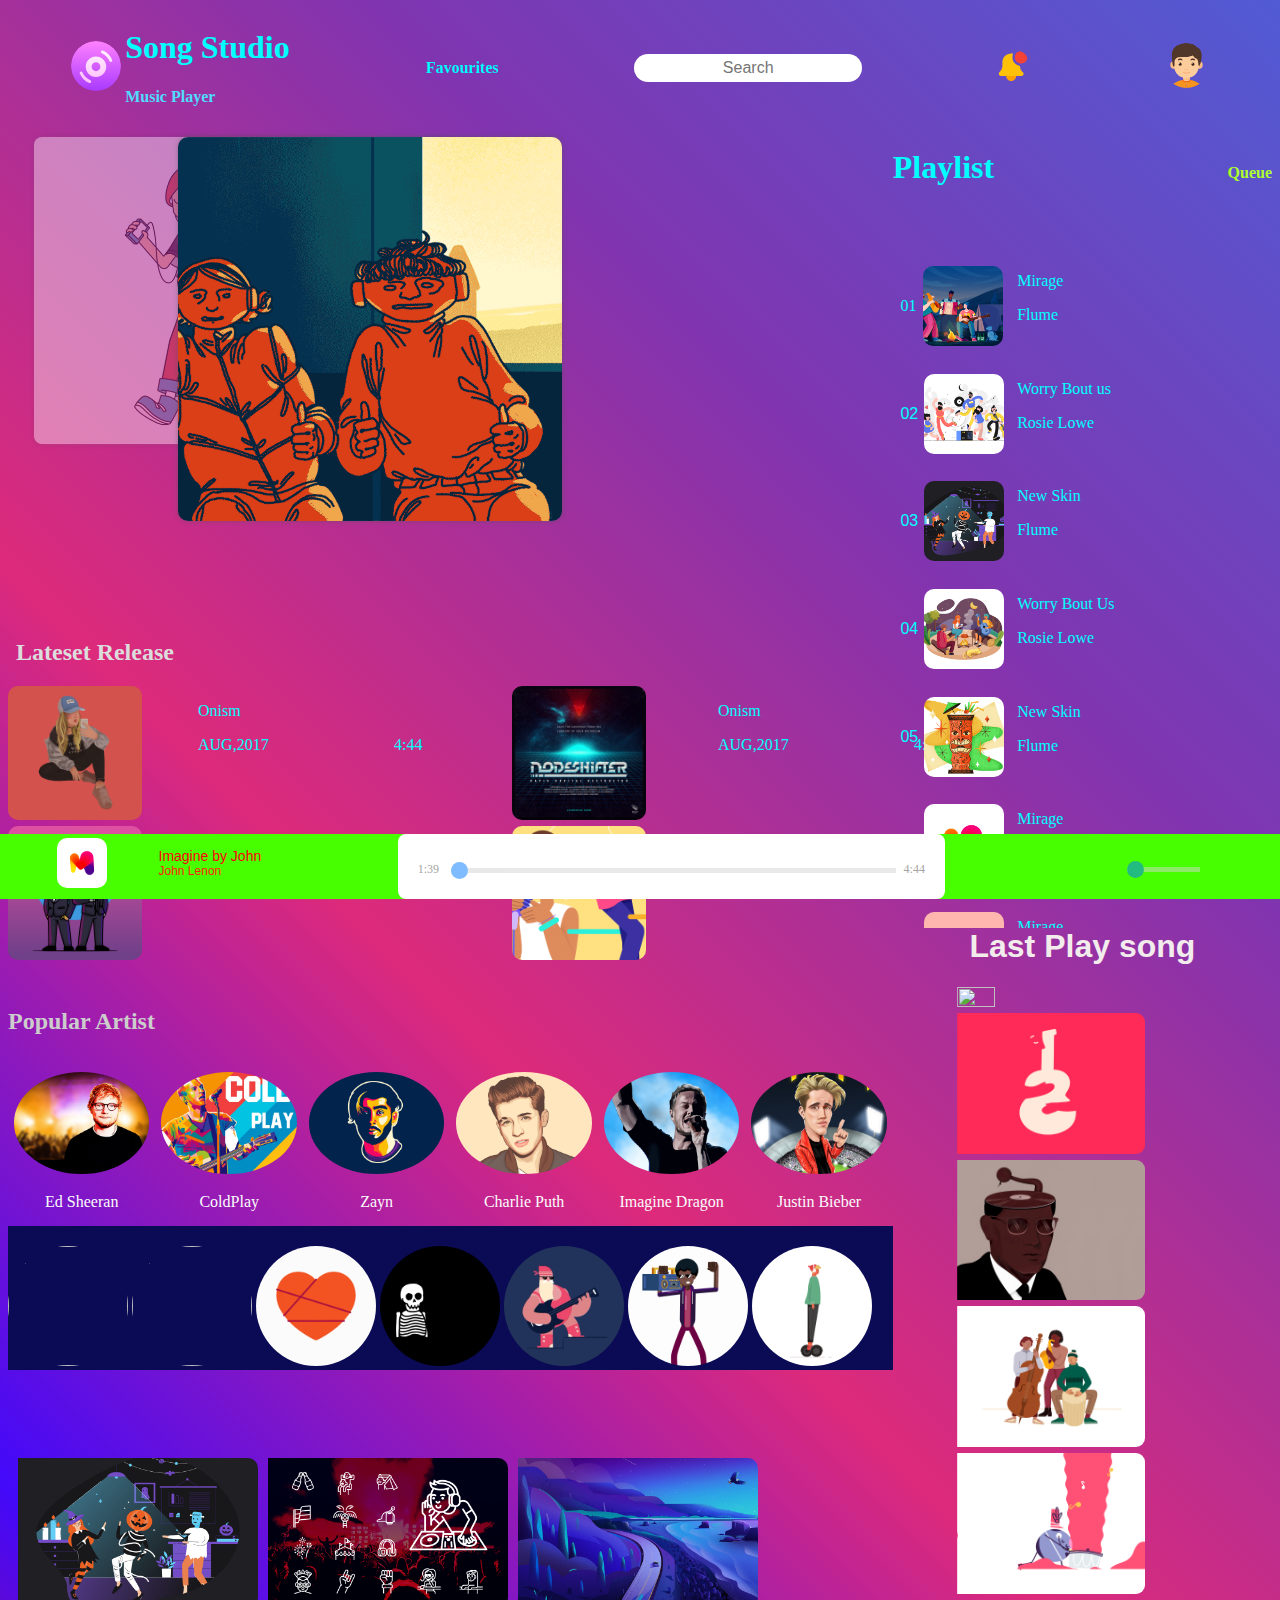
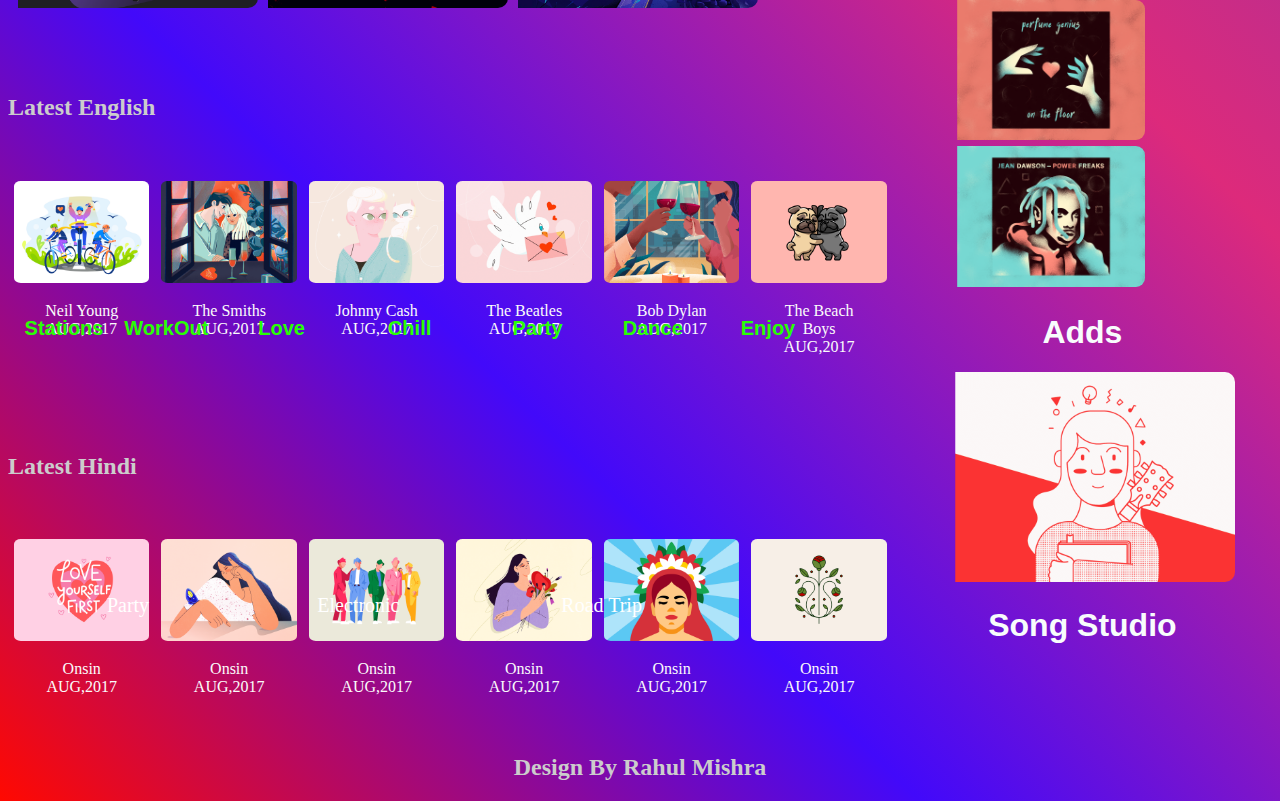
==== commit d2347726: "Updating the LatestRelase section image" ====
--- a/index.html
+++ b/index.html
@@ -107,7 +107,7 @@
                     </div>
                     </div>
                     <div class="Block2">
-                    <img src="image/___________________3__4x.webp" onclick="window.open('player.html', '_blank');">
+                    <img src="image/043d0f1e988f842042394095b1723646.webp" onclick="window.open('player.html', '_blank');">
                     <div class="inside-block2">
                     
                         <ul>
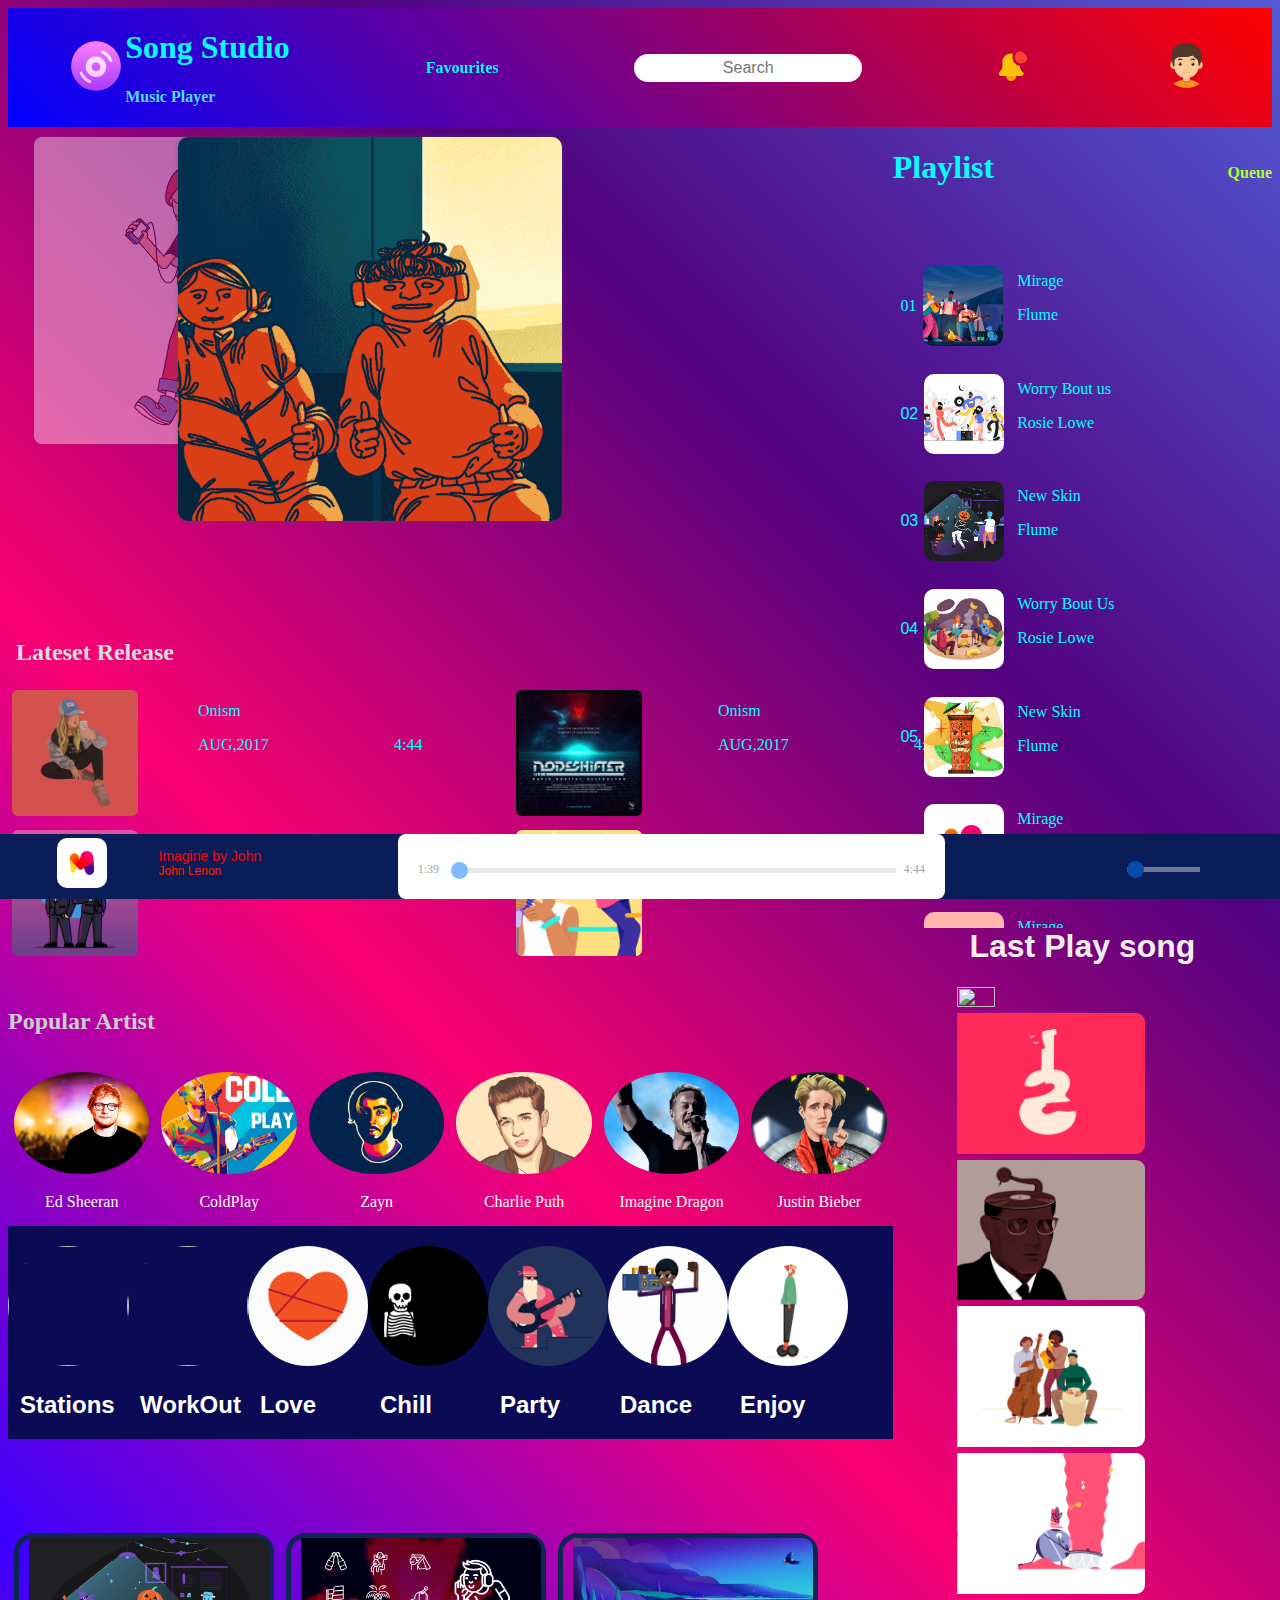
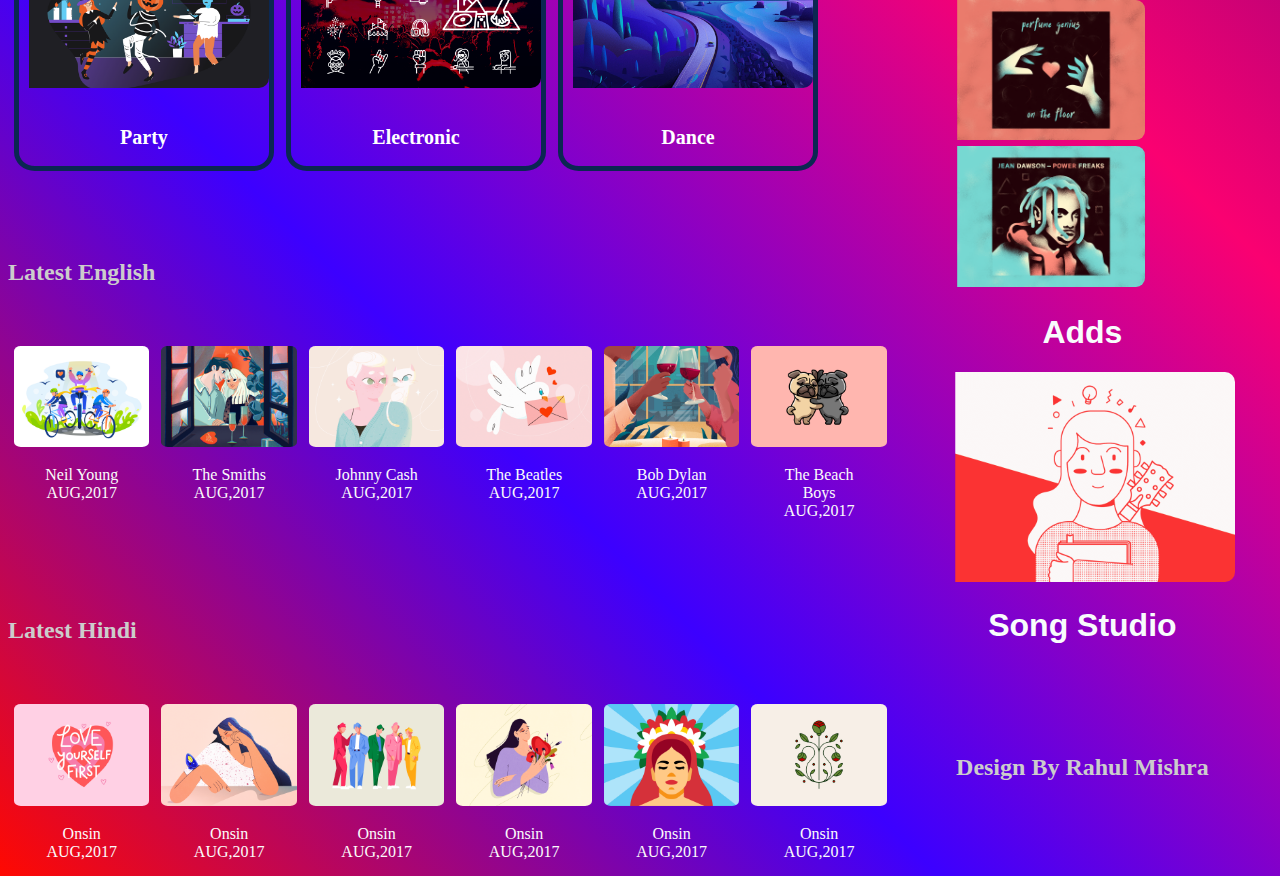
==== commit 0db5c2dd: "Adding the border section" ====
--- a/index.html
+++ b/index.html
@@ -3,6 +3,7 @@
         <head>
             <title>Song Studio</title>
             <meta charset="UTF-8">
+            <meta name="viewport" content="width=device-width, initial-scale=1.0">
             <link rel="shortcut icon" type="image/png" href="https://cdn.dribbble.com/users/230124/screenshots/6923871/wip.png"/>
             <link rel="stylesheet" href="https://use.fontawesome.com/releases/v5.5.0/css/all.css" integrity="sha384-B4dIYHKNBt8Bc12p+WXckhzcICo0wtJAoU8YZTY5qE0Id1GSseTk6S+L3BlXeVIU" crossorigin="anonymous">
             <link rel="stylesheet" href="CSS/style.css">
@@ -58,6 +59,8 @@
     <!-- Flooting image section -->
     <main>
         <aside class="aside-section1">
+            <!-- Carusoal Section of the page -->
+           
             <section id="images-section">
                 <div class="container">
                     <input type="radio" name="slider" id="item-1" checked>
@@ -79,6 +82,8 @@
             </section>
 
                 <!-- Lateset Release -->
+                <!-- Latest Release section Contains the 4 Block each block have some strcture -->
+
                 <section id="relesae-section">
                 
                 <div class="releases">
@@ -169,7 +174,8 @@
                 </div>
                 </section>
                 <!-- Popular Artist -->
-
+                <!-- ///////////////////////////////////////////////////////// -->
+                <!-- Popular Artist  -->
                 <h2>Popular Artist</h2>
                 <section class="Popular-artist">
                     <!-- <h2>Popular Artist</h2> -->
@@ -231,43 +237,68 @@
                 </section>
 
                 <!-- List of song item-type -->
+                <!-- All the listed song with different section -->
                 <section class="List-songitem">
                     <div class="list-item">    
-                    <h3 id="item1">Stations</h3>
+                <div>
+                    
                     <img src="image/image_processing20200427-30692-10yehzl.gif">
-                     <h3 id="item2">WorkOut</h3>
+                    <h3 class="item_value">Stations </h3>
+                </div>
+                <div> 
+                    
                     <img src="image/image_processing20200113-30743-qsky5y.gif">
-                    <h3 id="item3">Love</h3>
+                    <h3 class="item_value"> WorkOut </h3>
+                </div>
+                <div>
+                    
                     <img src="image/image_processing20200214-32201-1k9tl2b.gif">
-                    <h3 id="item4">Chill</h3>
+                    <h3 class="item_value"> Love </h3>
+                </div>
+                <div>
+                    
                     <img src="image/heytvm_bones_universe800.gif">
-                    <h3 id="item5">Party</h3>
+                    <h3 class="item_value"> Chill </h3>
+                </div>
+                    <div>
+                   
                     <img src="image/image.gif">
-                    <h3 id="item6">Dance</h3>
+                    <h3 class="item_value">Party </h3> 
+                </div>
+                <div>
+                    
                     <img src="image/800x600__2_.gif">
-                    <h3 id="item7">Enjoy</h3>
-                    <img src="image/gif-.gif">
-                    </div>
+                    <h3 class="item_value">Dance</h3>
+                </div>
+                <div>
+                    
+                <img src="image/gif-.gif">
+                <h3 class="item_value">Enjoy</h3>   
+                </div>
+                </div>
                 </section>
 
                 <!-- Type of song  -->
+                <!-- Have different section -->
                 <section class="type-song">
                     <div class="song-mode">
                         
                         <!-- <h3 class="text-part">Party</h3>      -->
                         <div class="text-part">
-                            <span>Party</span> 
+                            
                             <img src="image/22460962b9a1b98d54d8c1360ffc2320.png">
-                       
+                            <h2>Party</h2> 
                         </div>
                         <div class="text-part1" >
-                            <span>Electronic</span> 
+                             
                         <img src="image/musicfest.png">
+                        <h2>Electronic</h2> 
                         </div>
                         <div class="text-part2" >
-                            <span>Road Trip</span> 
+                          
                         <img src="image/060a3b0d42ff03a87fb73f4b2b9f4d5b.webp">
-                        </div>
+                        <h2>Dance</h2> 
+                    </div>
                     </div>
                 </section>
 
--- a/CSS/style.css
+++ b/CSS/style.css
@@ -1,6 +1,6 @@
 @import url("https://fonts.googleapis.com/css?family=DM+Sans:400,500,700&display=swap");
 body{
-    background: linear-gradient(45deg, #ff0901,#4209fa,#DD2A7B,#8134AF,#515BD4);
+    background: linear-gradient(45deg, #ff0901,#3c00ff,#fa0171,#510280,#515BD4);
 
     width: auto;
     height: auto;
@@ -67,6 +67,7 @@
 	}
 }
 .navigation-bar {
+  background:linear-gradient(45deg,blue,red);
     height: auto;
     width: auto;
     display: flex;
@@ -78,7 +79,13 @@
     padding-left: 5%;
     padding-right: 5%;
     transition: all ease-in-out 1s;
-
+    /* border-radius: %; */
+    margin: 0px;
+
+    /* For sticky Position */
+    position: sticky;
+    top: 0;
+    z-index: 100;
 }
 
 
@@ -372,6 +379,7 @@
 /* Latest Release Section */
 #relesae-section{
     padding-top: 390px;
+  
 }
  .releases h2
 {
@@ -619,7 +627,12 @@
     padding-top:20px;
     background-color: rgb(10, 10, 85);
     display: flex;
-    flex-grow: inherit;
+    
+}
+.list-item{
+  display: flex;
+  flex-direction: row;
+    justify-content: flex-start
 }
 .list-item img{
     width: 120px;
@@ -629,90 +642,20 @@
 }
 /* List of item with image */
 /* ///////////////////////// */
-#item1{
-    color: rgb(41, 255, 4);
-    font-size: 20px;
-    position: absolute;
-    top: 210%;
-    left: 5%;
-    -webkit-transform: translate(-50%, -50%);
-    -ms-transform: translate(-50%, -50%);
-    transform: translate(-50%, -50%);
-    text-align: center;
-    font-family: 'Anton', sans-serif;
-}
-#item2{
-    color: rgb(41, 255, 4);
-    font-size: 20px;
-    position: absolute;
-    top: 210%;
-    left: 13%;
-    -webkit-transform: translate(-50%, -50%);
-    -ms-transform: translate(-50%, -50%);
-    transform: translate(-50%, -50%);
-    text-align: center;
-    font-family: 'Anton', sans-serif;
-} #item3{
-    color: rgb(41, 255, 4);
-    font-size: 20px;
-    position: absolute;
-    top: 210%;
-    left: 22%;
-    -webkit-transform: translate(-50%, -50%);
-    -ms-transform: translate(-50%, -50%);
-    transform: translate(-50%, -50%);
-    text-align: center;
-    font-family: 'Anton', sans-serif;
-} #item4{
-    color: rgb(41, 255, 4);
-    font-size: 20px;
-    position: absolute;
-    top: 210%;
-    left: 32%;
-    -webkit-transform: translate(-50%, -50%);
-    -ms-transform: translate(-50%, -50%);
-    transform: translate(-50%, -50%);
-    text-align: center;
-    font-family: 'Anton', sans-serif;
-} #item5{
-    color: rgb(41, 255, 4);
-    font-size: 20px;
-    position: absolute;
-    top: 210%;
-    left: 42%;
-    -webkit-transform: translate(-50%, -50%);
-    -ms-transform: translate(-50%, -50%);
-    transform: translate(-50%, -50%);
-    text-align: center;
-    font-family: 'Anton', sans-serif;
-} #item6{
-    color: rgb(41, 255, 4);
-    font-size: 20px;
-    position: absolute;
-    top: 210%;
-    left: 51%;
-    -webkit-transform: translate(-50%, -50%);
-    -ms-transform: translate(-50%, -50%);
-    transform: translate(-50%, -50%);
-    text-align: center;
-    font-family: 'Anton', sans-serif;
-} #item7{
-    color: rgb(41, 255, 4);
-    font-size: 20px;
-    position: absolute;
-    top: 210%;
-    left: 60%;
-    -webkit-transform: translate(-50%, -50%);
-    -ms-transform: translate(-50%, -50%);
-    transform: translate(-50%, -50%);
-    text-align: center;
-    font-family: 'Anton', sans-serif;
-}
+
+.item_value {
+  color: white;
+  font: bold 24px/45px Helvetica, Sans-Serif;
+  margin: auto;
+  padding: 10%;
+}
+
 /* /////////////////////////////////// */
 /* Type of song */
 h3{
-    color: #ccc;
+    color: rgb(255, 104, 104);
     padding-top: 3%;
+    font-family: sans-serif;
 }
 .type-song{
     padding-top: 10%;
@@ -727,41 +670,59 @@
     padding-left: 10px;
 }
 
- .text-part span {
+.text-part{
+  border:5px solid rgb(11, 39, 82);
+  border-radius: 8%;
+  margin: 6px;
+}
+.text-part1{
+  border:5px solid rgb(11, 39, 82);
+  border-radius: 8%;
+  margin: 6px;
+}
+.text-part2{
+  border:5px solid rgb(11, 39, 82);
+  border-radius: 8%;
+  margin: 6px;
+}
+
+ .text-part h2 {
     color: white;
     font-size: 20px;
-    position: absolute;
-    top: 245%;
-    left: 10%;
-    -webkit-transform: translate(-50%, -50%);
-    -ms-transform: translate(-50%, -50%);
-    transform: translate(-50%, -50%);
+    
+    
     text-align: center;
-    
-}
-.text-part1 span {
+    animation-name: flexible;
+    animation-timing-function: ease-in-out;
+    animation-duration: 2s;
+    perspective: 10000px;
+    transform-style: preserve-3d;
+    animation-iteration-count: infinite;
+    
+}
+.text-part1 h2 {
     color: white;
     font-size: 20px;
-    position: absolute;
-    top: 245%;
-    left: 28%;
-    -webkit-transform: translate(-50%, -50%);
-    -ms-transform: translate(-50%, -50%);
-    transform: translate(-50%, -50%);
     text-align: center;
-    
-}
-
-.text-part2 span {
+    animation-name: flexible;
+    animation-timing-function: ease-in-out;
+    animation-duration: 2s;
+    perspective: 10000px;
+    transform-style: preserve-3d;
+    animation-iteration-count: infinite;
+
+}
+
+.text-part2 h2 {
     color: white;
     font-size: 20px;
-    position: absolute;
-    top: 245%;
-    left: 47%;
-    -webkit-transform: translate(-50%, -50%);
-    -ms-transform: translate(-50%, -50%);
-    transform: translate(-50%, -50%);
     text-align: center;
+    animation-name: flexible;
+    animation-timing-function: ease-in-out;
+    animation-duration: 2s;
+    perspective: 10000px;
+    transform-style: preserve-3d;
+    animation-iteration-count: infinite;
 }
 
 /* Hover image */
@@ -818,6 +779,22 @@
     height: 180px;
     width: 180px; 
 }
+
+/* ///////////////////////// */
+/* Responsive the Latest english song */
+@media only screen and (max-width: 400px) {
+  .latest-english {
+    max-width: 250px;
+  }
+}
+/* Responsive the latest-hindi */
+@media only screen and (max-width: 400px) {
+  .latest-hindi {
+    max-width: 250px;
+  }
+}
+
+/* /////////////////////////////// */
 
 /* Queue Section */
 .queue{
@@ -1022,7 +999,7 @@
 	width: 101%;
 	height: 65px;
 	left: -.43%;
-	background-color: #48ff00;
+	background-color: #0b1d58;
 	display: flex;
 	flex-direction: row;
 	justify-content: space-between;
@@ -1233,7 +1210,7 @@
   
 }
 .lastsong img:hover {
-  border-color: rgb(209, 255, 6);
+  border-color: rgb(255, 141, 141);
 }
 
 .Adds img{
@@ -1245,4 +1222,31 @@
 .Adds h1{
   color: rgb(248, 252, 252);
   font-family: sans-serif;
+}
+
+
+/* Release image hover */
+.Block1 img:hover{
+  background-color: rgb(255, 71, 101);
+}
+.Block1 img{
+  border: solid 4px transparent;
+}
+.Block2 img:hover{
+  background-color: rgb(255, 71, 101);
+}
+.Block2 img{
+  border: solid 4px transparent;
+}
+.Block3 img:hover{
+  background-color: rgb(255, 71, 101);
+}
+.Block3 img{
+  border: solid 4px transparent;
+}
+.Block4 img:hover{
+  background-color: rgb(255, 71, 101);
+}
+.Block4 img{
+  border: solid 4px transparent;
 }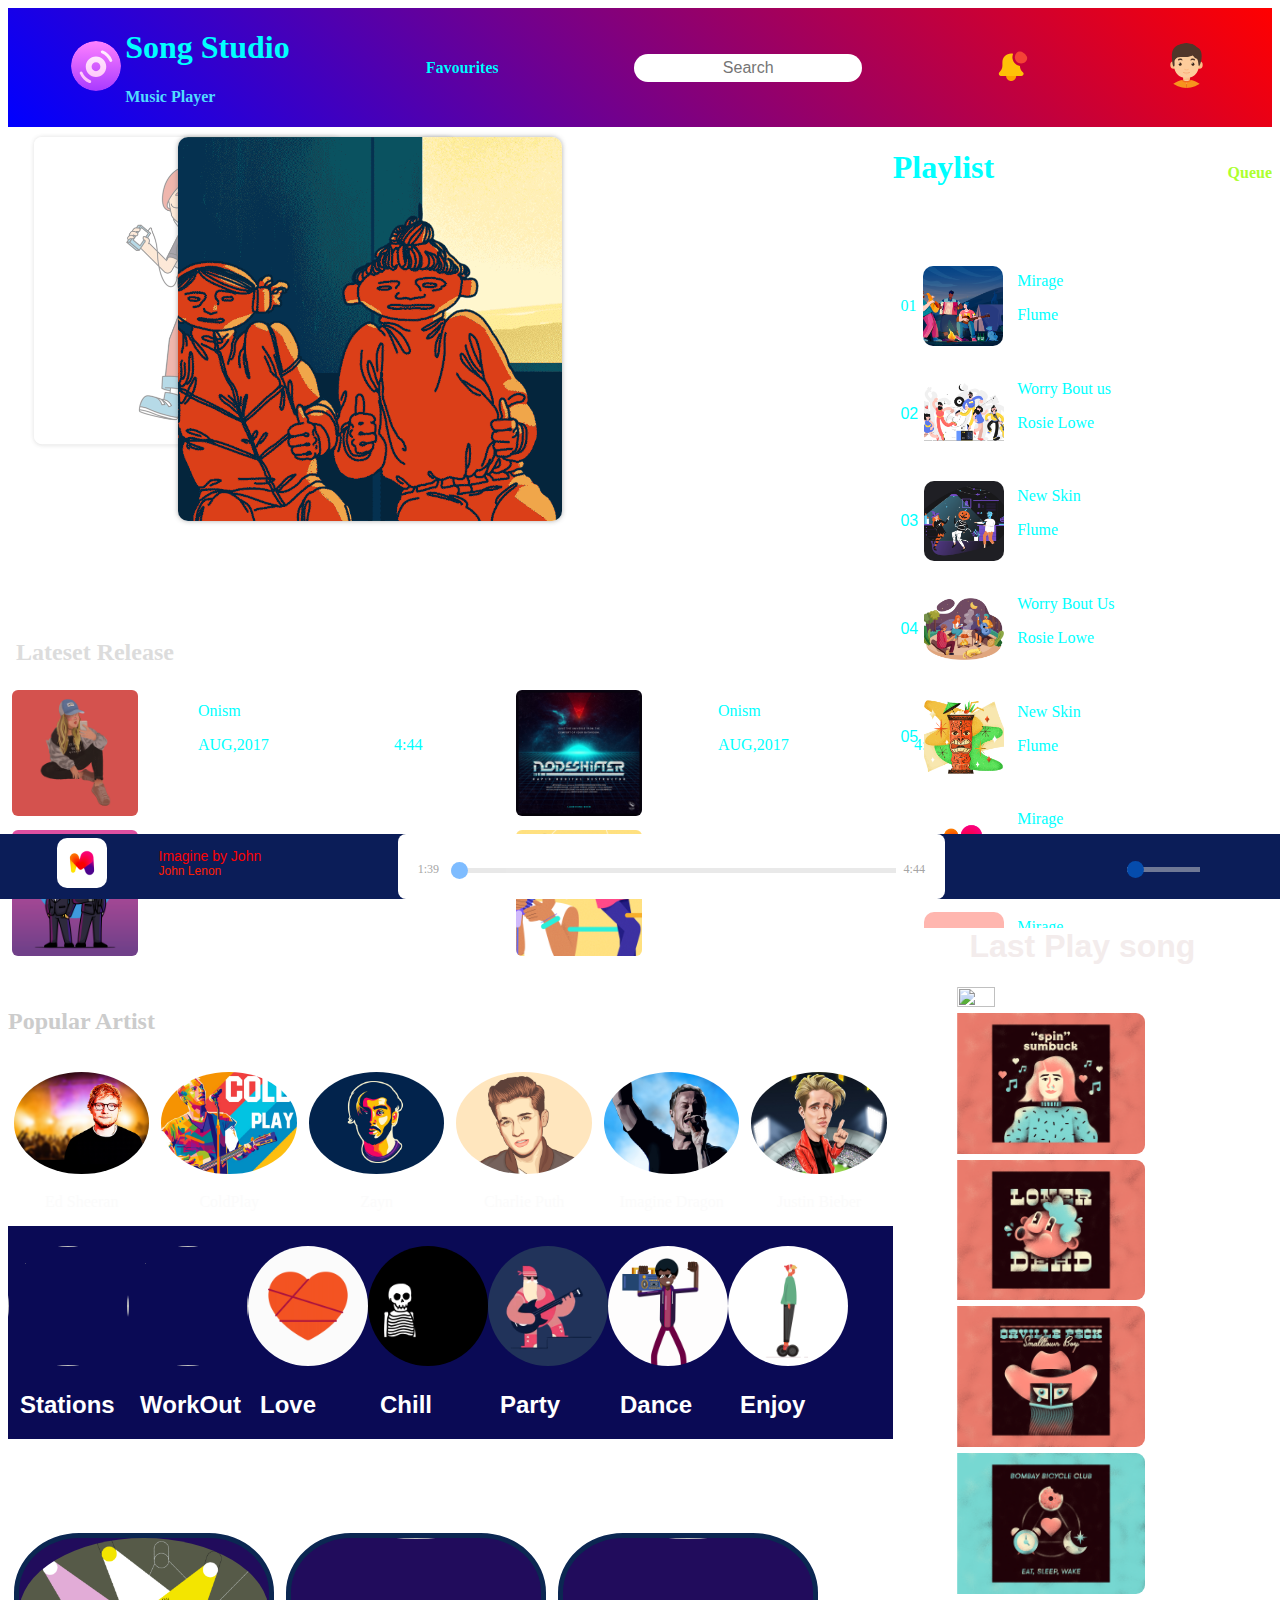
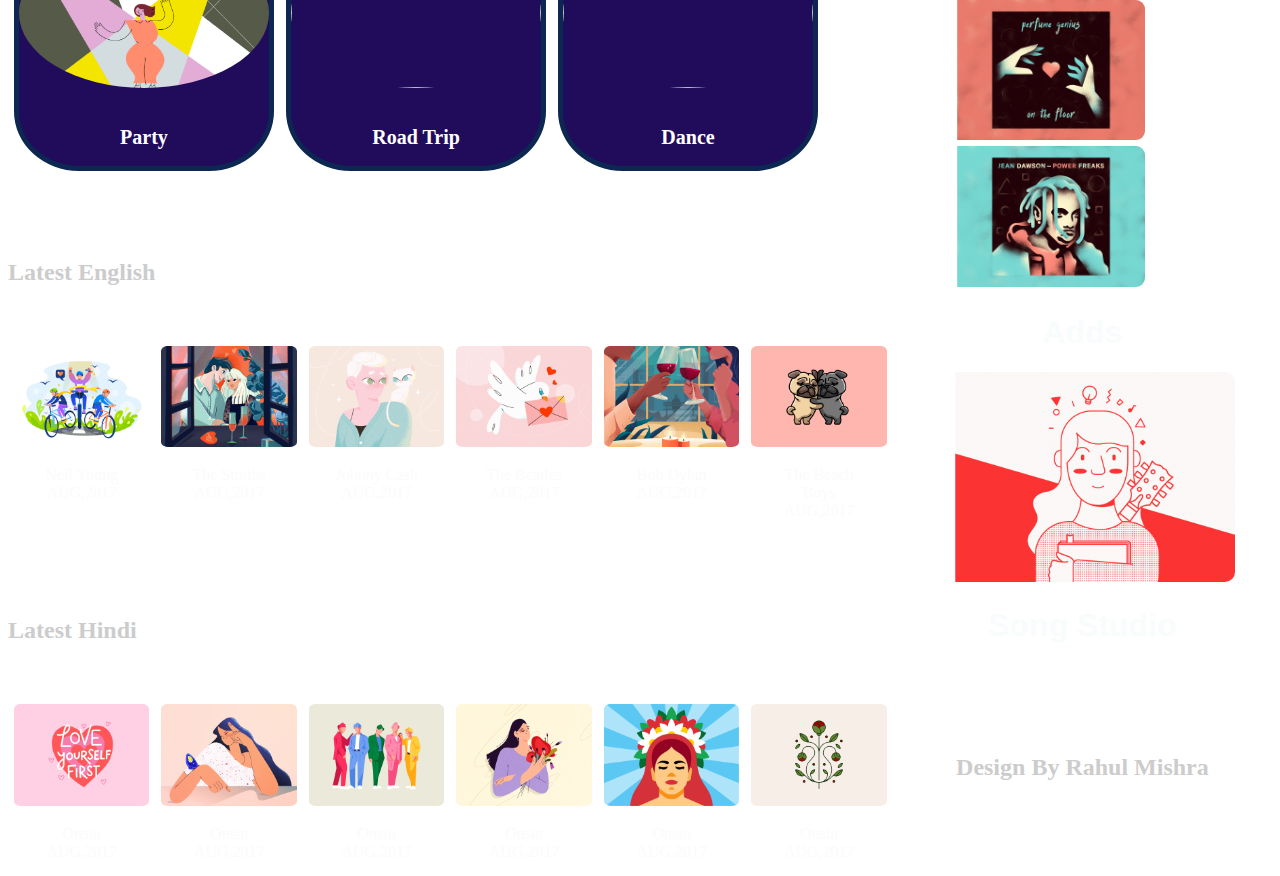
==== commit 6d88f6b8: "Updating the each section and Modify the css" ====
--- a/index.html
+++ b/index.html
@@ -1,435 +1,499 @@
-    <!DOCTYPE html>
-    <html>
-        <head>
-            <title>Song Studio</title>
-            <meta charset="UTF-8">
-            <meta name="viewport" content="width=device-width, initial-scale=1.0">
-            <link rel="shortcut icon" type="image/png" href="https://cdn.dribbble.com/users/230124/screenshots/6923871/wip.png"/>
-            <link rel="stylesheet" href="https://use.fontawesome.com/releases/v5.5.0/css/all.css" integrity="sha384-B4dIYHKNBt8Bc12p+WXckhzcICo0wtJAoU8YZTY5qE0Id1GSseTk6S+L3BlXeVIU" crossorigin="anonymous">
-            <link rel="stylesheet" href="CSS/style.css">
-            <!-- <script src="JS/index.js"></script> -->
-        </head>
-        <body>
-            <!-- First header section -->
-        
-            <nav class="navigation-bar">
-                <!-- this div contains the logo and title os the page -->
-                <div class="title-combo">
-                    <div class="website-logo">
-                        <img src="image/website_logo.svg">
-                    </div>
-                    <div class="website-name">
-                        <h1>
-                            Song Studio
-                        </h1>
-                        <h4>
-                             Music Player
-                        </h4>
-                    </div>
-                </div>
-                <!-- this is the animated favourites text -->
-                <div class="favs">
-                    <h4>
-                        Favourites
-                    </h4>
-                </div>
-                <!-- this is for search bar -->
-                <div class="search-bar">
-                    <div>
-                        <!-- magnifying glass- search icon -->
-                        <i class="fas fa-search search-ico"></i>
-                    </div>
-                    <input type="text" name="search" placeholder="Search">
-                    <div>
-                        <!-- mic icon -->
-                        <i class="fas fa-microphone mic-ico"></i>
-                    </div>
-                </div>
-                <!-- this is for notification bell -->
-                <div class="notification-bell">
-                    <img src="image/bell_icon.svg">
-        
-                </div>
-                <!-- this is for profile picture -->
-                <div class="profile-picture">
-                    <img src="image/profile_picture.svg">
-                </div>
-            </nav>
-        
+<!-- Note :- Song Studio  is only design for website page and responsive for web -->
+<!DOCTYPE html>
+<html>
+
+<head>
+    <!-- Title of Project -->
+    <title>Song Studio</title>
+    <meta charset="UTF-8">
+    <meta name="viewport" content="width=device-width, initial-scale=1.0">
+    <!-- Addint the logo of the Song studio -->
+    <link rel="shortcut icon" type="image/png"
+        href="https://cdn.dribbble.com/users/230124/screenshots/6923871/wip.png" />
+    <!-- Adding fontawesome for icon of different section -->
+    <link rel="stylesheet" href="https://use.fontawesome.com/releases/v5.5.0/css/all.css"
+        integrity="sha384-B4dIYHKNBt8Bc12p+WXckhzcICo0wtJAoU8YZTY5qE0Id1GSseTk6S+L3BlXeVIU" crossorigin="anonymous">
+    <!-- This is only for adding the css file  -->
+    <link rel="stylesheet" href="CSS/style.css">
+
+</head>
+<!-- This is body section of Song studion Projecct -->
+
+<body>
+    <!-- First header section -->
+    
+    <nav class="navigation-bar">
+        <!-- this div contains the logo and title os the page -->
+        <div class="title-combo">
+            <!-- Adding the logo of website  -->
+            <div class="website-logo">
+                <img src="image/website_logo.svg">
+            </div>
+            <div class="website-name">
+                <h1>
+                    Song Studio
+                </h1>
+                <h4>
+                    Music Player
+                </h4>
+            </div>
+        </div>
+        <!-- this is the animated favourites text -->
+        <div class="favs">
+            <h4>
+                Favourites
+            </h4>
+        </div>
+        <!-- this is for search bar -->
+        <div class="search-bar">
+            <div>
+                <!-- magnifying glass- search icon -->
+                <i class="fas fa-search search-ico"></i>
+            </div>
+            <input type="text" name="search" placeholder="Search">
+            <div>
+                <!-- mic icon -->
+                <i class="fas fa-microphone mic-ico"></i>
+            </div>
+        </div>
+        <!-- this is for notification bell -->
+        <div class="notification-bell">
+            <img src="image/bell_icon.svg">
+
+        </div>
+        <!-- this is for profile picture -->
+        <div class="profile-picture">
+            <img src="image/profile_picture.svg">
+        </div>
+    </nav>
+
     <!-- Flooting image section -->
     <main>
         <aside class="aside-section1">
             <!-- Carusoal Section of the page -->
-           
+            <!-- Carusoal have different section which have rotating image  -->
+
             <section id="images-section">
                 <div class="container">
                     <input type="radio" name="slider" id="item-1" checked>
                     <input type="radio" name="slider" id="item-2">
                     <input type="radio" name="slider" id="item-3">
-                  <div class="cards">
-                    <label class="card" for="item-1" id="song-1">
-                      <img src="image/image_processing20200312-9327-1s1hvk1.gif" alt="song" style="height: 384px;">
-                    </label>
-                    <label class="card" for="item-2" id="song-2">
-                      <img src="image/image_processing20200908-23228-1fasxce.gif" alt="song" style="height: 384px;">
-                    </label>
-                    <label class="card" for="item-3" id="song-3">
-                      <img src="image/image_processing20200830-11319-1sorkng.gif" alt="song" style="height: 384px;">
-                    </label>
-                  </div>
-                 
+                    <!-- This is three differnt gif cards -->
+                    <div class="cards">
+                        <label class="card" for="item-1" id="song-1">
+                            <img src="image/image_processing20200312-9327-1s1hvk1.gif" alt="song"
+                                style="height: 384px;">
+                        </label>
+                        <label class="card" for="item-2" id="song-2">
+                            <img src="image/image_processing20200908-23228-1fasxce.gif" alt="song"
+                                style="height: 384px;">
+                        </label>
+                        <label class="card" for="item-3" id="song-3">
+                            <img src="image/image_processing20200830-11319-1sorkng.gif" alt="song"
+                                style="height: 384px;">
+                        </label>
+                    </div>
+
                 </div>
             </section>
 
-                <!-- Lateset Release -->
-                <!-- Latest Release section Contains the 4 Block each block have some strcture -->
-
-                <section id="relesae-section">
-                
+            <!-- Lateset Release -->
+            <!-- Latest Release section Contains the 4 Block each block have some strcture -->
+
+            <section id="relesae-section">
+                <!-- Release section have contain 4 Block,while press the block image it open the new playlist page -->
                 <div class="releases">
-                    
+                    <!-- Block1 section -->
                     <h2>Lateset Release</h2>
                     <div class="Block-modification">
-                    <div class="Block1">
-                    <img src="image/barns-dribble.webp" onclick="window.open('player.html', '_blank');">
-                     <div class="inside-block1">
-                    
-                    <ul>
-                        <li><p>Onism</p></li>
-                        <li><p>AUG,2017</p></li>
-                    </ul>
-                    </div> 
-                    
-                   
-                    <div class="Block1-helper">
-                    <ul>
-                    <li>
-                         <a href=""><i class="fas fa-ellipsis-h fa-2x">
-                         
-                        </i></a></li>
-                    <li><p>4:44</p></li>
-                    </ul>
-                    </div>
-                    </div>
-                    <div class="Block2">
-                    <img src="image/043d0f1e988f842042394095b1723646.webp" onclick="window.open('player.html', '_blank');">
-                    <div class="inside-block2">
-                    
-                        <ul>
-                            <li><p>Onism</p></li>
-                            <li><p>AUG,2017</p></li>
-                        </ul>
-                        </div> 
+                        <div class="Block1">
+                            
+                            <img id="myP" onmousedown="mouseDown()" src="image/barns-dribble.webp" onclick="window.open('player.html', '_self');">
+                            
+                            <div class="inside-block1">
+
+                                <ul>
+                                    <li>
+                                        <p>Onism</p>
+                                    </li>
+                                    <li>
+                                        <p>AUG,2017</p>
+                                    </li>
+                                </ul>
+                            </div>
+
+
+                            <div class="Block1-helper">
+                                <ul>
+                                    <li>
+                                        <a href=""><i class="fas fa-ellipsis-h fa-2x">
+
+                                            </i></a>
+                                    </li>
+                                    <li>
+                                        <p>4:44</p>
+                                    </li>
+                                </ul>
+                            </div>
+                        </div>
+                        <!-- Block2 section -->
+                        <div class="Block2">
+                            
+                            <img src="image/043d0f1e988f842042394095b1723646.webp"
+                                onclick="window.open('player.html', '_self');">
+                            
+                            <div class="inside-block2">
+
+                                <ul>
+                                    <li>
+                                        <p>Onism</p>
+                                    </li>
+                                    <li>
+                                        <p>AUG,2017</p>
+                                    </li>
+                                </ul>
+                            </div>
+
+
+                            <div class="Block1-helper">
+                                <ul>
+                                    <li><i class="fas fa-ellipsis-h fa-2x"></i></li>
+                                    <li>
+                                        <p>4:44</p>
+                                    </li>
+                                </ul>
+                            </div>
+
+
+                        </div>
+                    </div>
+                    <!-- Block3 section -->
+                    <div class="Block-modification">
+                        <div class="Block3">
                         
-                       
-                        <div class="Block1-helper">
-                        <ul>
-                        <li><i class="fas fa-ellipsis-h fa-2x"></i></li>
-                        <li><p>4:44</p></li>
-                        </ul>
-                        </div>
-
-                    
-                    </div>
-                    </div>
-
-                    <div class="Block-modification">
-                    <div class="Block3">
-                        <img src="image/e1313e967b4525e707e13408b6b1c943.webp" onclick="window.open('player.html', '_blank');">
-                        <div class="inside-block1">
-                    
-                            <ul>
-                                <li><p>Onism</p></li>
-                                <li><p>AUG,2017</p></li>
-                            </ul>
-                        </div> 
+                            <img src="image/e1313e967b4525e707e13408b6b1c943.webp"
+                                onclick="window.open('player.html', '_self');">
+                           
+                                <div class="inside-block1">
+
+                                <ul>
+                                    <li>
+                                        <p>Onism</p>
+                                    </li>
+                                    <li>
+                                        <p>AUG,2017</p>
+                                    </li>
+                                </ul>
+                            </div>
+
+
+                            <div class="Block1-helper">
+                                <ul>
+                                    <li><i class="fas fa-ellipsis-h fa-2x"></i></li>
+                                    <li>
+                                        <p>4:44</p>
+                                    </li>
+                                </ul>
+                            </div>
+                        </div>
+                        <!-- Block4 section -->
+                        <div class="Block4">
                             
-                           
-                        <div class="Block1-helper">
-                            <ul>
-                            <li><i class="fas fa-ellipsis-h fa-2x"></i></li>
-                            <li><p>4:44</p></li>
-                            </ul>
-                        </div>
-                    </div>
-                    <div class="Block4">
-                        <img src="image/music-scene-dribbble.webp" onclick="window.open('player.html', '_blank');">
-                         <div class="inside-block2">
-                    
-                            <ul>
-                                <li><p>Onism</p></li>
-                                <li><p>AUG,2017</p></li>
-                            </ul>
-                            </div> 
+                            <img src="image/music-scene-dribbble.webp" onclick="window.open('player.html', '_self');">
                             
-                           
+                            <div class="inside-block2">
+
+                                <ul>
+                                    <li>
+                                        <p>Onism</p>
+                                    </li>
+                                    <li>
+                                        <p>AUG,2017</p>
+                                    </li>
+                                </ul>
+                            </div>
+
+
                             <div class="Block1-helper">
-                            <ul>
-                            <li><i class="fas fa-ellipsis-h fa-2x"></i></li>
-                            <li><p>4:44</p></li>
-                            </ul>
+                                <ul>
+                                    <li><i class="fas fa-ellipsis-h fa-2x"></i></li>
+                                    <li>
+                                        <p>4:44</p>
+                                    </li>
+                                </ul>
                             </div>
-                    </div>
-                    </div>
-                </div>
-                </section>
-                <!-- Popular Artist -->
-                <!-- ///////////////////////////////////////////////////////// -->
-                <!-- Popular Artist  -->
-                <h2>Popular Artist</h2>
-                <section class="Popular-artist">
-                    <!-- <h2>Popular Artist</h2> -->
-
-
-                    <div class="responsive">
-                      <div class="gallery">
-                        
-                          <img src="image/image.png"  width="300" height="150">
-                        
+                        </div>
+                    </div>
+                </div>
+            </section>
+            <!-- Popular Artist -->
+            <!-- ///////////////////////////////////////////////////////// -->
+            <!-- Popular Artist  -->
+            <!-- This section contains the different Artist image with name. -->
+            <h2>Popular Artist</h2>
+            <section class="Popular-artist">
+                <!-- <h2>Popular Artist</h2> -->
+
+
+                <div class="responsive">
+                    <div class="gallery">
+
+                        <img src="image/image.png" width="300" height="150">
+
                         <div class="desc">Ed Sheeran</div>
-                      </div>
-                    </div>
-                    
-                    
-                    <div class="responsive">
-                      <div class="gallery">
-                        
-                          <img src="image/584c61754bb61a153834db84c1155e41.jpg" alt="Forest" width="300" height="150">
-                        
-                          <div class="desc">ColdPlay</div>
-                      </div>
-                    </div>
-                    
-                    <div class="responsive">
-                      <div class="gallery">
-                        
-                          <img src="image/33bac8a4cd6f897e940a82f8b866e822.webp" alt="Northern Lights" width="300" height="150">
-                        
-                          <div onclick="Playsong" class="desc">Zayn</div>
-                      </div>
-                    </div>
-                    
-                    <div class="responsive">
-                      <div class="gallery">
-                        
-                          <img src="image/b545da4fe027acbdf64f3186da568509.webp" alt="Mountains" width="300" height="150">
-                        
-                          <div class="desc">Charlie Puth</div>
-                      </div>
-                    </div>
-                    <div class="responsive">
-                        <div class="gallery">
-                          
-                            <img src="image/imagine_dragon_4x.jpg" alt="Mountains" width="300" height="150">
-                          
-                            <div class="desc">Imagine Dragon</div>
-                        </div>
-                      </div>
-                      <div class="responsive">
-                        <div class="gallery">
-                          
-                            <img src="image/jb.jpg" alt="Mountains" width="300" height="150">
-                          
-                            <div class="desc">Justin Bieber</div>
-                        </div>
-                      </div>
-
-                </section>
-
-                <!-- List of song item-type -->
-                <!-- All the listed song with different section -->
-                <section class="List-songitem">
-                    <div class="list-item">    
-                <div>
-                    
-                    <img src="image/image_processing20200427-30692-10yehzl.gif">
-                    <h3 class="item_value">Stations </h3>
-                </div>
-                <div> 
-                    
-                    <img src="image/image_processing20200113-30743-qsky5y.gif">
-                    <h3 class="item_value"> WorkOut </h3>
-                </div>
-                <div>
-                    
-                    <img src="image/image_processing20200214-32201-1k9tl2b.gif">
-                    <h3 class="item_value"> Love </h3>
-                </div>
-                <div>
-                    
-                    <img src="image/heytvm_bones_universe800.gif">
-                    <h3 class="item_value"> Chill </h3>
-                </div>
-                    <div>
-                   
-                    <img src="image/image.gif">
-                    <h3 class="item_value">Party </h3> 
-                </div>
-                <div>
-                    
-                    <img src="image/800x600__2_.gif">
-                    <h3 class="item_value">Dance</h3>
-                </div>
-                <div>
-                    
-                <img src="image/gif-.gif">
-                <h3 class="item_value">Enjoy</h3>   
-                </div>
-                </div>
-                </section>
-
-                <!-- Type of song  -->
-                <!-- Have different section -->
-                <section class="type-song">
-                    <div class="song-mode">
-                        
-                        <!-- <h3 class="text-part">Party</h3>      -->
-                        <div class="text-part">
-                            
-                            <img src="image/22460962b9a1b98d54d8c1360ffc2320.png">
-                            <h2>Party</h2> 
-                        </div>
-                        <div class="text-part1" >
-                             
-                        <img src="image/musicfest.png">
-                        <h2>Electronic</h2> 
-                        </div>
-                        <div class="text-part2" >
-                          
-                        <img src="image/060a3b0d42ff03a87fb73f4b2b9f4d5b.webp">
-                        <h2>Dance</h2> 
-                    </div>
-                    </div>
-                </section>
-
-                <!-- Latest-english -->
-                <h2>Latest English</h2>
-                <section class="latest-english">
-                   
-                    <div class="responsive1">
-                        <div class="gallery1">
-                          
-                            <img src="image/ad87b81cebf310f7eb5397e7a5d4516f.webp"  width="300" height="150">
-                          
-                          <div class="desc1">Neil Young <br> AUG,2017</div>
-                        </div>
-                      </div>
-                      
-                      
-                      <div class="responsive1">
-                        <div class="gallery1">
-                          
-                            <img src="image/52a7e26511b318bf486b8babd3a5301d.webp" alt="Forest" width="300" height="150">
-                          
-                            <div class="desc1">The Smiths <br> AUG,2017</div>
-                        </div>
-                      </div>
-                      
-                      <div class="responsive1">
-                        <div class="gallery1">
-                          
-                            <img src="image/2bc26bc1fcdc1f14634b5baee81af873.webp" alt="Northern Lights" width="300" height="150">
-                          
-                            <div class="desc1">Johnny Cash <br> AUG,2017</div>
-                        </div>
-                      </div>
-                      
-                      <div class="responsive1">
-                        <div class="gallery1">
-                          
-                            <img src="image/026941ad6f980292d315da9b4639fda1.webp" alt="Mountains" width="300" height="150">
-                          
-                            <div class="desc1">The Beatles <br> AUG,2017</div>
-                        </div>
-                      </div>
-                      <div class="responsive1">
-                          <div class="gallery1">
-                            
-                              <img src="image/2117ac635029175fe4de5646bcfbe009.webp" alt="Mountains" width="300" height="150">
-                            
-                              <div class="desc1">Bob Dylan<br> AUG,2017</div>
-                          </div>
-                        </div>
-                        <div class="responsive1">
-                          <div class="gallery1">
-                            
-                              <img src="image/0a10a84e30c25c17686fe9514b5cb692.png" alt="Mountains" width="300" height="150">
-                            
-                              <div class="desc1">The Beach Boys  <br> AUG,2017</div>
-                          </div>
-                        
-                </div>
-                </section>
-
-                        <!-- Latest-Hindi -->
-                        <h2>Latest Hindi</h2>
-                        <section class="latest-hindi">
-                           
-                            
-                                <div class="responsive1">
-                                    <div class="gallery1">
-                                      
-                                        <img src="image/c2c6e31c490007ec8456512e3748bfcd.webp"  width="300" height="150">
-                                      
-                                      <div class="desc1">Onsin <br> AUG,2017</div>
-                                    </div>
-                                  </div>
-                                  
-                                  
-                                  <div class="responsive1">
-                                    <div class="gallery1">
-                                      
-                                        <img src="image/8e2baca54e3bc469cded395117124937.webp" alt="Forest" width="300" height="150">
-                                      
-                                        <div class="desc1">Onsin <br> AUG,2017</div>
-                                    </div>
-                                  </div>
-                                  
-                                  <div class="responsive1">
-                                    <div class="gallery1">
-                                      
-                                        <img src="image/078b9860b4d503c71e90b4aa7a03804a.webp" alt="Northern Lights" width="300" height="150">
-                                      
-                                        <div class="desc1">Onsin <br> AUG,2017</div>
-                                    </div>
-                                  </div>
-                                  
-                                  <div class="responsive1">
-                                    <div class="gallery1">
-                                      
-                                        <img src="image/07c7b69dd3bd8d9bd4f3de26a9d04767.webp" alt="Mountains" width="300" height="150">
-                                      
-                                        <div class="desc1">Onsin <br> AUG,2017</div>
-                                    </div>
-                                  </div>
-                                  <div class="responsive1">
-                                      <div class="gallery1">
-                                        
-                                          <img src="image/a1258e9305fd8b9a710df1c218ca55ce.webp" alt="Mountains" width="300" height="150">
-                                        
-                                          <div class="desc1">Onsin <br> AUG,2017</div>
-                                      </div>
-                                    </div>
-                                    <div class="responsive1">
-                                      <div class="gallery1">
-                                        
-                                          <img src="image/41737675ba8d59b605ae855775fb8ee4.webp" alt="Mountains" width="300" height="150">
-                                        
-                                          <div class="desc1">Onsin <br> AUG,2017</div>
-                                      </div>
-                                    
-                            </div>
-                </section>
+                    </div>
+                </div>
+
+
+                <div class="responsive">
+                    <div class="gallery">
+
+                        <img src="image/584c61754bb61a153834db84c1155e41.jpg" alt="Forest" width="300" height="150">
+
+                        <div class="desc">ColdPlay</div>
+                    </div>
+                </div>
+
+                <div class="responsive">
+                    <div class="gallery">
+
+                        <img src="image/33bac8a4cd6f897e940a82f8b866e822.webp" alt="Northern Lights" width="300"
+                            height="150">
+
+                        <div onclick="Playsong" class="desc">Zayn</div>
+                    </div>
+                </div>
+
+                <div class="responsive">
+                    <div class="gallery">
+
+                        <img src="image/b545da4fe027acbdf64f3186da568509.webp" alt="Mountains" width="300" height="150">
+
+                        <div class="desc">Charlie Puth</div>
+                    </div>
+                </div>
+                <div class="responsive">
+                    <div class="gallery">
+
+                        <img src="image/imagine_dragon_4x.jpg" alt="Mountains" width="300" height="150">
+
+                        <div class="desc">Imagine Dragon</div>
+                    </div>
+                </div>
+                <div class="responsive">
+                    <div class="gallery">
+
+                        <img src="image/jb.jpg" alt="Mountains" width="300" height="150">
+
+                        <div class="desc">Justin Bieber</div>
+                    </div>
+                </div>
+
+            </section>
+
+            <!-- List of song item-type -->
+            <!-- All the listed song with different section -->
+            <!-- In this section we have different playlist song item have different 
+                
+                song type like dance ,love etc-->
+
+            <section class="List-songitem">
+                <div class="list-item">
+                    <div>
+
+                        <img src="image/image_processing20200427-30692-10yehzl.gif">
+                        <h3 class="item_value">Stations </h3>
+                    </div>
+                    <div>
+
+                        <img src="image/image_processing20200113-30743-qsky5y.gif">
+                        <h3 class="item_value"> WorkOut </h3>
+                    </div>
+                    <div>
+
+                        <img src="image/image_processing20200214-32201-1k9tl2b.gif">
+                        <h3 class="item_value"> Love </h3>
+                    </div>
+                    <div>
+
+                        <img src="image/heytvm_bones_universe800.gif">
+                        <h3 class="item_value"> Chill </h3>
+                    </div>
+                    <div>
+
+                        <img src="image/image.gif">
+                        <h3 class="item_value">Party </h3>
+                    </div>
+                    <div>
+
+                        <img src="image/800x600__2_.gif">
+                        <h3 class="item_value">Dance</h3>
+                    </div>
+                    <div>
+
+                        <img src="image/gif-.gif">
+                        <h3 class="item_value">Enjoy</h3>
+                    </div>
+                </div>
+            </section>
+
+            <!-- Type of song  -->
+            <!-- Have different section -->
+            <section class="type-song">
+                <div class="song-mode">
+
+                    <!-- <h3 class="text-part">Party</h3>      -->
+                    <div class="text-part">
+
+                        <img src="image/image_processing20190913-10372-j85owq.gif">
+                        <h2>Party</h2>
+                    </div>
+                    <div class="text-part1">
+
+                        <img src="image/roadtrip_pals.gif">
+                        <h2>Road Trip</h2>
+                    </div>
+                    <div class="text-part2">
+
+                        <img src="image/image_processing20200723-6219-1qmw4ak.gif">
+                        <h2>Dance</h2>
+                    </div>
+                </div>
+            </section>
+
+            <!-- Latest-english -->
+            <!-- Section contain the differnt English song with their name and image  -->
+            <h2>Latest English</h2>
+            <section class="latest-english">
+
+                <div class="responsive1">
+                    <div class="gallery1">
+
+                        <img src="image/ad87b81cebf310f7eb5397e7a5d4516f.webp" width="300" height="150">
+
+                        <div class="desc1">Neil Young <br> AUG,2017</div>
+                    </div>
+                </div>
+
+
+                <div class="responsive1">
+                    <div class="gallery1">
+
+                        <img src="image/52a7e26511b318bf486b8babd3a5301d.webp" alt="Forest" width="300" height="150">
+
+                        <div class="desc1">The Smiths <br> AUG,2017</div>
+                    </div>
+                </div>
+
+                <div class="responsive1">
+                    <div class="gallery1">
+
+                        <img src="image/2bc26bc1fcdc1f14634b5baee81af873.webp" alt="Northern Lights" width="300"
+                            height="150">
+
+                        <div class="desc1">Johnny Cash <br> AUG,2017</div>
+                    </div>
+                </div>
+
+                <div class="responsive1">
+                    <div class="gallery1">
+
+                        <img src="image/026941ad6f980292d315da9b4639fda1.webp" alt="Mountains" width="300" height="150">
+
+                        <div class="desc1">The Beatles <br> AUG,2017</div>
+                    </div>
+                </div>
+                <div class="responsive1">
+                    <div class="gallery1">
+
+                        <img src="image/2117ac635029175fe4de5646bcfbe009.webp" alt="Mountains" width="300" height="150">
+
+                        <div class="desc1">Bob Dylan<br> AUG,2017</div>
+                    </div>
+                </div>
+                <div class="responsive1">
+                    <div class="gallery1">
+
+                        <img src="image/0a10a84e30c25c17686fe9514b5cb692.png" alt="Mountains" width="300" height="150">
+
+                        <div class="desc1">The Beach Boys <br> AUG,2017</div>
+                    </div>
+
+                </div>
+            </section>
+
+            <!-- Latest-Hindi -->
+            <!-- This is Latest hindi song section  -->
+            <h2>Latest Hindi</h2>
+            <section class="latest-hindi">
+
+
+                <div class="responsive1">
+                    <div class="gallery1">
+
+                        <img src="image/c2c6e31c490007ec8456512e3748bfcd.webp" width="300" height="150">
+
+                        <div class="desc1">Onsin <br> AUG,2017</div>
+                    </div>
+                </div>
+
+
+                <div class="responsive1">
+                    <div class="gallery1">
+
+                        <img src="image/8e2baca54e3bc469cded395117124937.webp" alt="Forest" width="300" height="150">
+
+                        <div class="desc1">Onsin <br> AUG,2017</div>
+                    </div>
+                </div>
+
+                <div class="responsive1">
+                    <div class="gallery1">
+
+                        <img src="image/078b9860b4d503c71e90b4aa7a03804a.webp" alt="Northern Lights" width="300"
+                            height="150">
+
+                        <div class="desc1">Onsin <br> AUG,2017</div>
+                    </div>
+                </div>
+
+                <div class="responsive1">
+                    <div class="gallery1">
+
+                        <img src="image/07c7b69dd3bd8d9bd4f3de26a9d04767.webp" alt="Mountains" width="300" height="150">
+
+                        <div class="desc1">Onsin <br> AUG,2017</div>
+                    </div>
+                </div>
+                <div class="responsive1">
+                    <div class="gallery1">
+
+                        <img src="image/a1258e9305fd8b9a710df1c218ca55ce.webp" alt="Mountains" width="300" height="150">
+
+                        <div class="desc1">Onsin <br> AUG,2017</div>
+                    </div>
+                </div>
+                <div class="responsive1">
+                    <div class="gallery1">
+
+                        <img src="image/41737675ba8d59b605ae855775fb8ee4.webp" alt="Mountains" width="300" height="150">
+
+                        <div class="desc1">Onsin <br> AUG,2017</div>
+                    </div>
+
+                </div>
+            </section>
         </aside>
-                    
-    <!-- Second Aside Section -->
-    
-   
+
+        <!-- Second Aside Section -->
+
+
 
     </main>
 
-     <!-- Queue Section  -->
-     <aside class="aside-section-2">
+    <!-- Queue Section  -->
+
+    <aside class="aside-section-2">
         <!-- this is the section heading part. the heading will be static -->
         <div class="heading">
             <h1>Playlist</h1>
@@ -460,7 +524,7 @@
                         <!-- in this effect, when the user hovers on the item, it will show black background -->
                         <!-- with opacity value less than 1 and a play button icon at the center -->
                         <img src="image/2e85f040182fbd2cea4942295a7eed2c.webp">
-        
+
                     </div>
                     <!-- name and author of the song -->
                     <div>
@@ -485,7 +549,7 @@
                     </div>
                     <div class="coverer">
                         <img src="image/29e94fd66959d7b86ced86ee3fc2af2e.webp">
-                        
+
                     </div>
                     <div>
                         <div style="color: aqua;">
@@ -508,7 +572,7 @@
                     </div>
                     <div class="coverer">
                         <img src="image/22460962b9a1b98d54d8c1360ffc2320.png">
-                        
+
                     </div>
                     <div>
                         <div style="color: aqua;">
@@ -531,7 +595,7 @@
                     </div>
                     <div class="coverer">
                         <img src="image/211dcab09dcfadc863b40befa0332907.webp">
-                        
+
                     </div>
                     <div>
                         <div style="color: aqua;">
@@ -554,7 +618,7 @@
                     </div>
                     <div class="coverer">
                         <img src="image/1c3f09ff9da11dca84498b3025297dc1.webp">
-                        
+
                     </div>
                     <div>
                         <div style="color: aqua;">
@@ -577,7 +641,7 @@
                     </div>
                     <div class="coverer">
                         <img src="image/0f85875882776e3cb5f9b2c51e0a84eb.webp">
-                        
+
                     </div>
                     <div>
                         <div style="color: aqua;">
@@ -600,7 +664,7 @@
                     </div>
                     <div class="coverer">
                         <img src="image/0a10a84e30c25c17686fe9514b5cb692.png">
-                        
+
                     </div>
                     <div>
                         <div style="color: aqua;">
@@ -623,7 +687,7 @@
                     </div>
                     <div class="coverer">
                         <img src="image/07c7b69dd3bd8d9bd4f3de26a9d04767.webp">
-                      
+
                     </div>
                     <div>
                         <div style="color: aqua; font-family: sans-serif;">
@@ -646,7 +710,7 @@
                     </div>
                     <div class="coverer">
                         <img src="image/07c7b69dd3bd8d9bd4f3de26a9d04767.webp">
-                        
+
                     </div>
                     <div>
                         <div style="color: aqua; font-family: sans-serif;">
@@ -669,7 +733,7 @@
                     </div>
                     <div class="coverer">
                         <img src="image/078b9860b4d503c71e90b4aa7a03804a.webp">
-                       
+
                     </div>
                     <div>
                         <div style="color: aqua;">
@@ -692,7 +756,7 @@
                     </div>
                     <div class="coverer">
                         <img src="image/026941ad6f980292d315da9b4639fda1.webp">
-                        
+
                     </div>
                     <div>
                         <div style="color: aqua;">
@@ -715,7 +779,7 @@
                     </div>
                     <div class="coverer">
                         <img src="image/060a3b0d42ff03a87fb73f4b2b9f4d5b.webp">
-                       
+
                     </div>
                     <div>
                         <div style="color: aqua; font-family: sans-serif;">
@@ -734,99 +798,105 @@
     </aside>
 
     <!-- This aside section only for last play song -->
+    <!-- In this aside section add the gif which show the last play song  -->
     <aside class="Last-play">
         <div class="lastsong">
-            <center><h1>Last Play song</h1></center>
+            <center>
+                <h1>Last Play song</h1>
+            </center>
+            <!-- Adding the last play song -->
             <img src="image/bj_800x600.gif">
-            <img src="image/image_processing20200210-24637-x1n69z.gif">
-            <img src="image/vynil_dribbble.gif">
-            <img src="image/image_processing20200122-2192-13e669x.gif">
-            <img src="image/drum-loop-full-dribbble.gif">
+            <img src="image/71c66380ae6e74d7d3963207820614b1.webp">
+            <img src="image/9a1a5a6c2b1c08ff7adca1b8b7f4fe07.webp">
+            <img src="image/680802a4bc1b0a5766896d272033d74d.webp">
+            <img src="image/e754757a69233e765f3cd0edf13895ee.png">
             <img src="image/75f2f756cb5b87a803c2c370675fc993.webp">
             <img src="image/78a27a2cfbdc96cf563e7f2bea3ae230.webp">
 
         </div>
         <div class="Adds">
-            <center><h1>Adds</h1>
-            <img src="image/comp_1.gif">
-            <h1>Song Studio</h1>
-            <h2>Design By Rahul Mishra</h2>
-        </center>
+            <center>
+                <h1>Adds</h1>
+                <img src="image/comp_1.gif">
+                <h1>Song Studio</h1>
+                <h2>Design By Rahul Mishra</h2>
+            </center>
         </div>
     </aside>
 
-                    
-                        <footer>
-                            <div class="active-song-description">
-                                <!-- song image -->
-                                <div id="song-image">
-                                    <img src="image/0f85875882776e3cb5f9b2c51e0a84eb.webp">
-                                </div>
-                                <!-- song name and author -->
-                                <div class="song-desc">
-                                    <div style="color: rgb(251, 2, 2); font-family: sans-serif;">
-                                        Imagine by John
-                                    </div>
-                                    <div style="color: rgb(255, 30, 0); font-family: sans-serif;">
-                                        John Lenon
-                                    </div>
-                                    <!-- heart icon and ban icon -->
-                                </div>
-                                <div class="heart-and-ban-icon">
-                                    <span>
-                                        <i class="far fa-heart"></i>
-                                    </span>
-                                    <span>
-                                        <i class="fas fa-ban"></i>
-                                    </span>
-                                </div>
-                            </div>
-                            <!-- these are the main player controls -->
-                            <div class="player">
-                                <div class="controls">
-                                    <div><i class="fas fa-random"></i></div>
-                                    <div><i class="fas fa-step-backward"></i></div>
-                                    <div><i class="fas fa-pause-circle"></i></div>
-                                    <div><i class="fas fa-step-forward"></i></div>
-                                    <div><i class="fas fa-redo"></i></div>
-                                </div>
-                                <!-- this is the slider -->
-                                <div id="slider">
-                                    <!-- current time -->
-                                    <div class="time">
-                                        1:39
-                                    </div>
-                                    <div class="slidecontainer">
-                                        <input type="range" min="0" max="100" value="0" class="slider" id="myRange">
-                                    </div>
-                                    <!-- total time -->
-                                    <div class="time">
-                                        4:44
-                                    </div>
-                                </div>
-                            </div>
-                            <!-- other icons including the volume slider and all -->
-                            <div class="extras">
-                                <div>
-                                    <i class="fas fa-list-ul"></i>
-                                </div>
-                                <div>
-                                    <i class="fas fa-laptop"></i>
-                                </div>
-                                <div>
-                                    <i class="fas fa-volume-up"></i>
-                                </div>
-                                <div class="slidecontainer" style="width:30%;">
-                                    <input type="range" min="0" max="100" value="0" class="slider" id="myRange" style="margin-top:0px;">
-                                </div>
-                                <div>
-                                    <i class="fas fa-expand-alt"></i>
-                                </div>
-                            </div>
-                        </footer>
-            
-                        <!-- Javascript File for the floating image -->
-            <script src="JS/index.js"></script>
-            
-        </body>
-    </html>+
+    <footer>
+        <div class="active-song-description">
+            <!-- song image -->
+            <div id="song-image">
+                <img src="image/0f85875882776e3cb5f9b2c51e0a84eb.webp">
+            </div>
+            <!-- song name and author -->
+            <div class="song-desc">
+                <div style="color: rgb(251, 2, 2); font-family: sans-serif;">
+                    Imagine by John
+                </div>
+                <div style="color: rgb(255, 30, 0); font-family: sans-serif;">
+                    John Lenon
+                </div>
+                <!-- heart icon and ban icon -->
+            </div>
+            <div class="heart-and-ban-icon">
+                <span>
+                    <i class="far fa-heart"></i>
+                </span>
+                <span>
+                    <i class="fas fa-ban"></i>
+                </span>
+            </div>
+        </div>
+        <!-- these are the main player controls -->
+        <div class="player">
+            <div class="controls">
+                <div><i class="fas fa-random"></i></div>
+                <div><i class="fas fa-step-backward"></i></div>
+                <div><i class="fas fa-pause-circle"></i></div>
+                <div><i class="fas fa-step-forward"></i></div>
+                <div><i class="fas fa-redo"></i></div>
+            </div>
+            <!-- this is the slider -->
+            <div id="slider">
+                <!-- current time -->
+                <div class="time">
+                    1:39
+                </div>
+                <div class="slidecontainer">
+                    <input type="range" min="0" max="100" value="0" class="slider" id="myRange">
+                </div>
+                <!-- total time -->
+                <div class="time">
+                    4:44
+                </div>
+            </div>
+        </div>
+        <!-- other icons including the volume slider and all -->
+        <div class="extras">
+            <div>
+                <i class="fas fa-list-ul"></i>
+            </div>
+            <div>
+                <i class="fas fa-laptop"></i>
+            </div>
+            <div>
+                <i class="fas fa-volume-up"></i>
+            </div>
+            <div class="slidecontainer" style="width:30%;">
+                <input type="range" min="0" max="100" value="0" class="slider" id="myRange" style="margin-top:0px;">
+            </div>
+            <div>
+                <i class="fas fa-expand-alt"></i>
+            </div>
+        </div>
+    </footer>
+
+    <!-- Adding the javascript file which is inside the JS folder -->
+    <script src="JS/index.js"></script>
+
+</body>
+
+</html>--- a/CSS/style.css
+++ b/CSS/style.css
@@ -1,7 +1,7 @@
 @import url("https://fonts.googleapis.com/css?family=DM+Sans:400,500,700&display=swap");
 body{
-    background: linear-gradient(45deg, #ff0901,#3c00ff,#fa0171,#510280,#515BD4);
-
+    /* background: linear-gradient(45deg, #ff0901,#3c00ff,#fa0171,#510280,#515BD4,rgb(255, 13, 142)); */
+  background-image: url(https://cdn.dribbble.com/users/1207383/screenshots/15296110/media/56d002bccf3679421730573eb4408be8.png?compress=1&resize=800x600);
     width: auto;
     height: auto;
 
@@ -667,23 +667,27 @@
 .song-mode img{
     height: 150px;
     width: 250px;
-    padding-left: 10px;
+    /* padding-left: 10px; */
+    border-radius: 50%;
 }
 
 .text-part{
   border:5px solid rgb(11, 39, 82);
-  border-radius: 8%;
+  border-radius: 25%;
   margin: 6px;
+  background-color: rgb(33, 12, 92);
 }
 .text-part1{
   border:5px solid rgb(11, 39, 82);
-  border-radius: 8%;
+  border-radius: 25%;
   margin: 6px;
+  background-color: rgb(33, 12, 92);
 }
 .text-part2{
   border:5px solid rgb(11, 39, 82);
-  border-radius: 8%;
+  border-radius: 25%;
   margin: 6px;
+  background-color: rgb(33, 12, 92);
 }
 
  .text-part h2 {
@@ -727,20 +731,20 @@
 
 /* Hover image */
 .text-part  img:hover {
-   border: 5px solid rgb(102, 255, 0);
+   border: 5px solid rgb(255, 119, 165);
 }
 .text-part  img:focus{
     border: none! important;
 }
 
 .text-part1  img:hover {
-    border: 5px solid rgb(102, 255, 0);
+    border: 5px solid rgb(255, 104, 129);
  }
  .text-part1  img:focus{
      border: none! important;
  }
  .text-part2  img:hover {
-    border: 5px solid rgb(102, 255, 0);
+    border: 5px solid rgb(255, 119, 165);
  }
  .text-part2  img:focus{
      border: none! important;
@@ -1249,4 +1253,5 @@
 }
 .Block4 img{
   border: solid 4px transparent;
-}+}
+
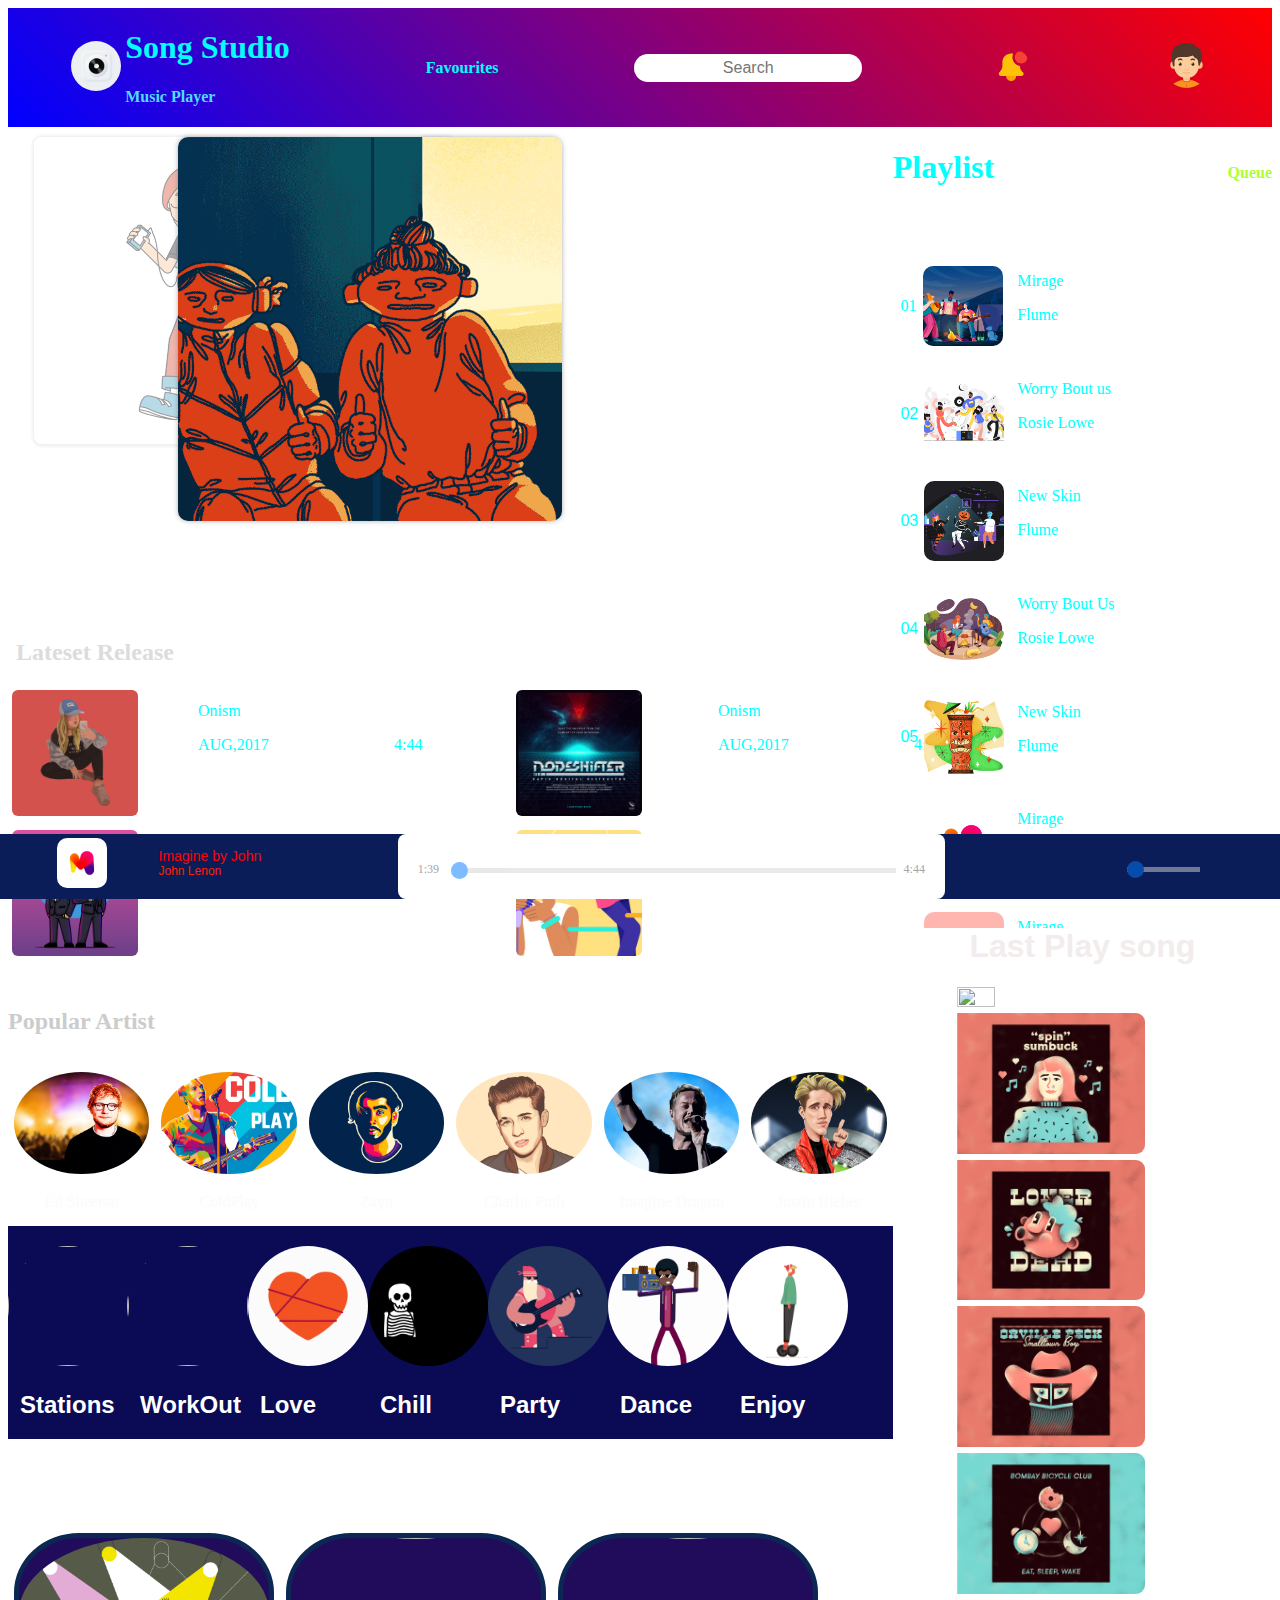
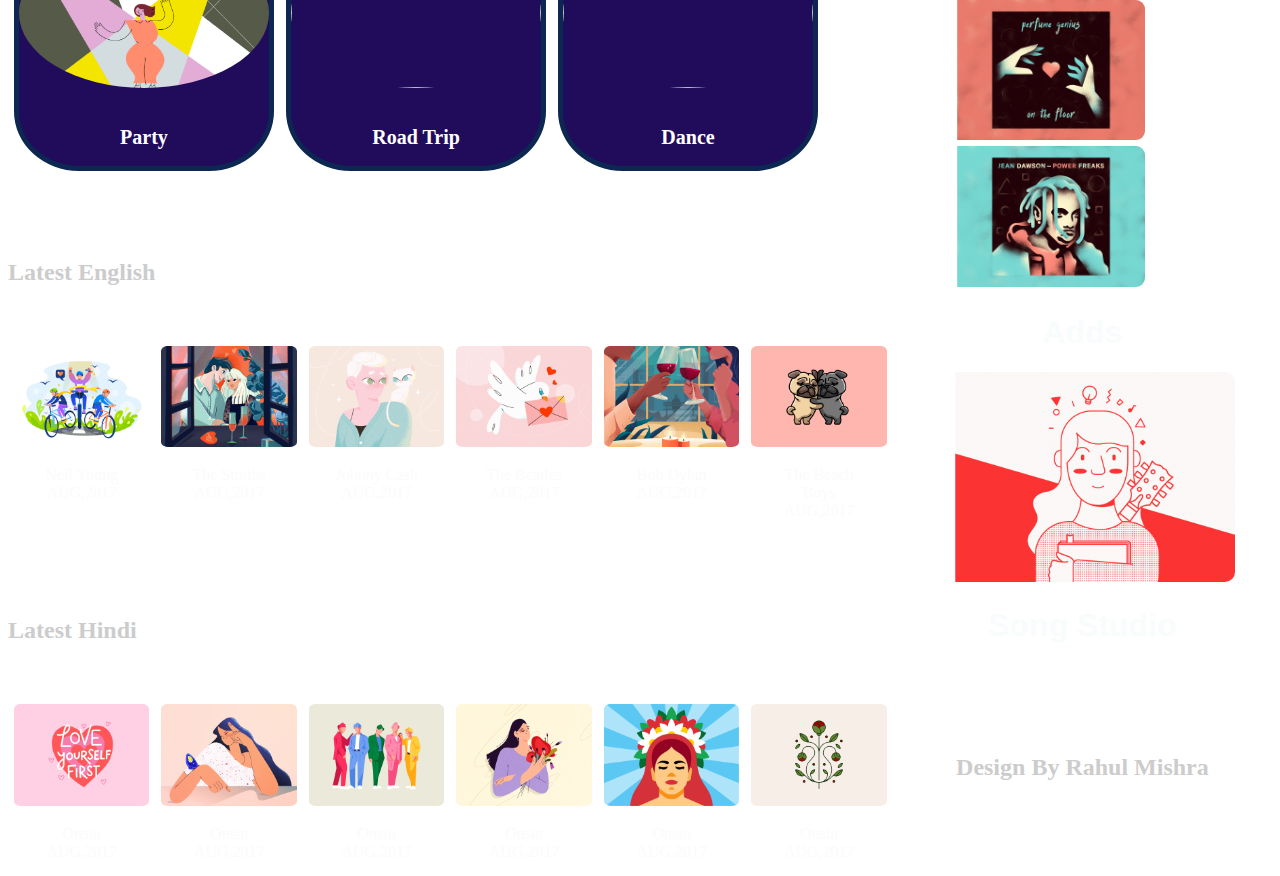
==== commit ab3e88a6: "This is the complete SongStudio Project" ====
--- a/index.html
+++ b/index.html
@@ -27,7 +27,7 @@
         <div class="title-combo">
             <!-- Adding the logo of website  -->
             <div class="website-logo">
-                <img src="image/website_logo.svg">
+                <img src="image/77c5b53ef3226ccc5d8638c4975dbd91.webp">
             </div>
             <div class="website-name">
                 <h1>
--- a/CSS/style.css
+++ b/CSS/style.css
@@ -125,14 +125,7 @@
 	}
 }
 /* favourites text */
-.favs {
-	animation-name: flexible;
-	animation-timing-function: ease-in-out;
-	animation-duration: 2s;
-	perspective: 10000px;
-	transform-style: preserve-3d;
-	animation-iteration-count: infinite;
-}
+
 /* search bar */
 .search-bar {
 	width: 20%;
@@ -196,10 +189,7 @@
 .notification-bell img {
 	width: 30px;
 	height: 30px;
-	animation-name: ringing_bell;
-	animation-duration: 0.5s;
-	animation-timing-function: ease-in-out;
-	animation-iteration-count: infinite;
+	
 }
 /* profile picture of the user */
 .profile-picture img {
